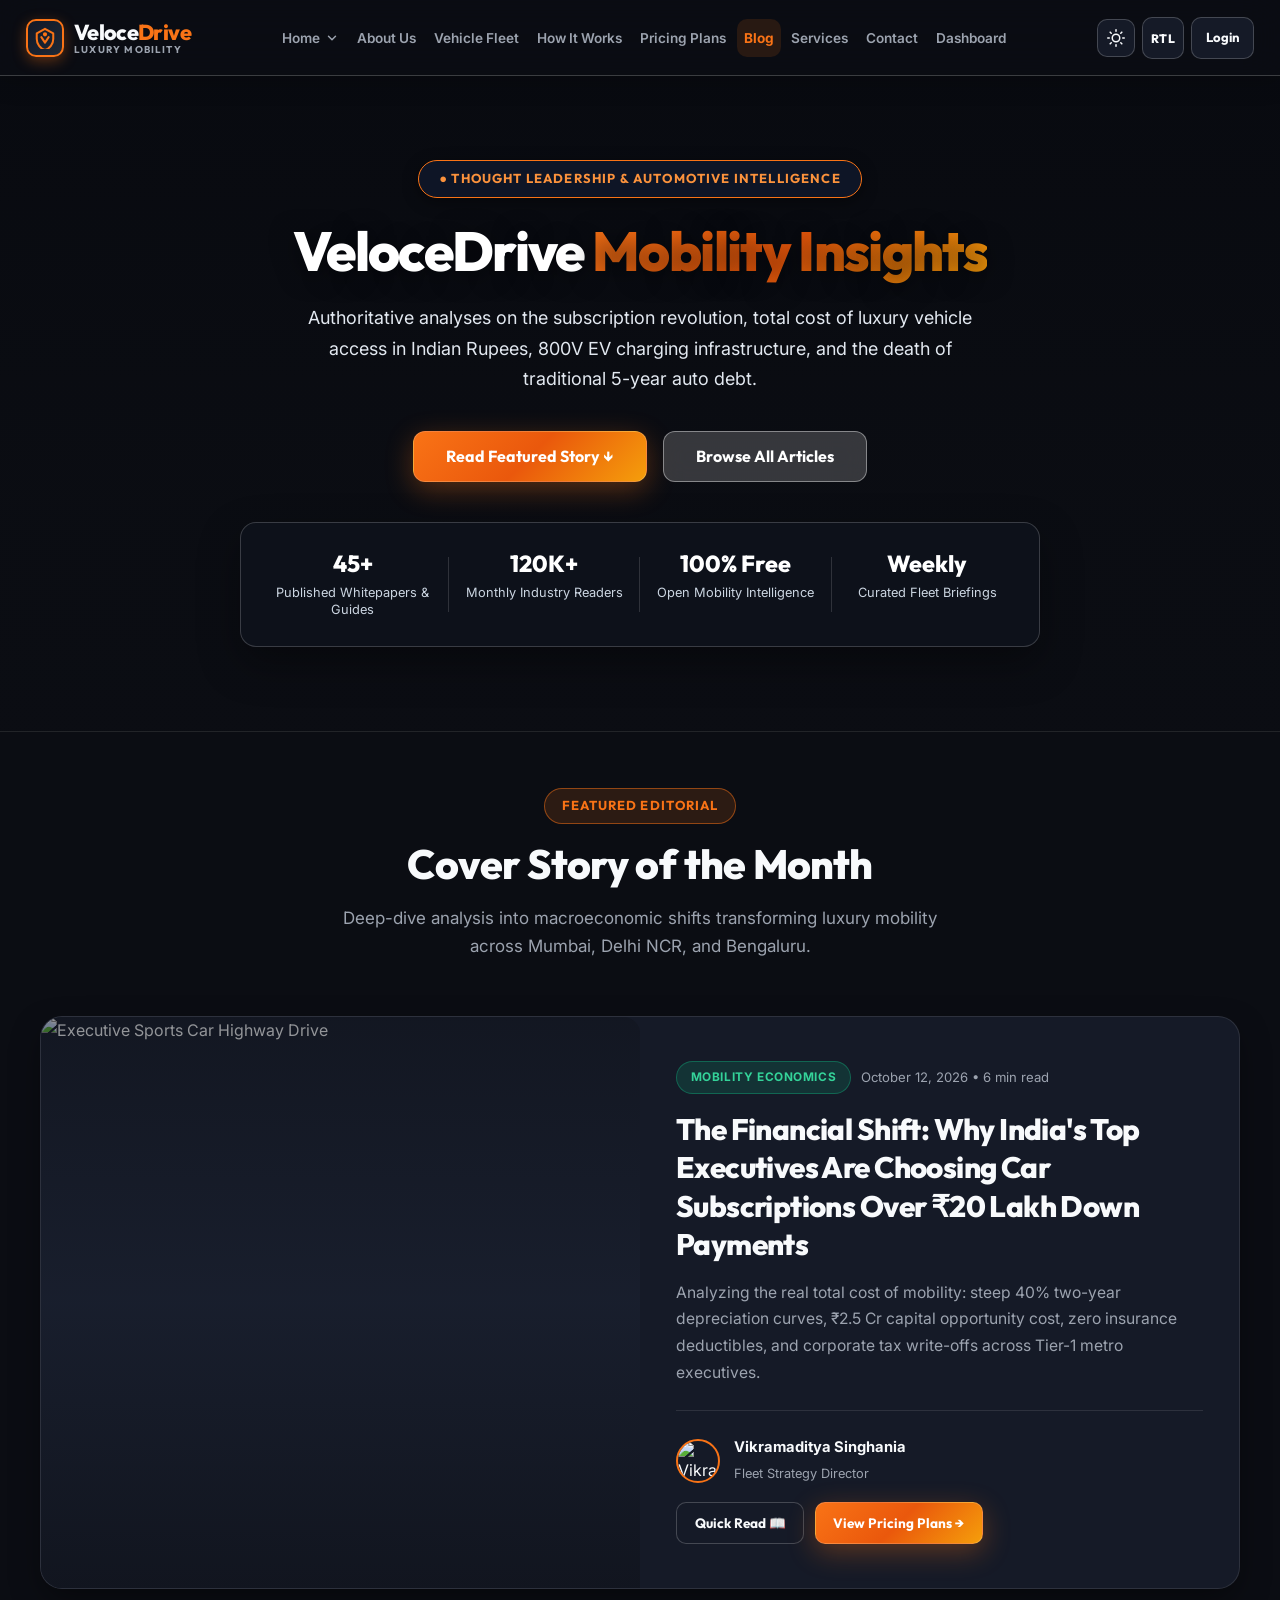
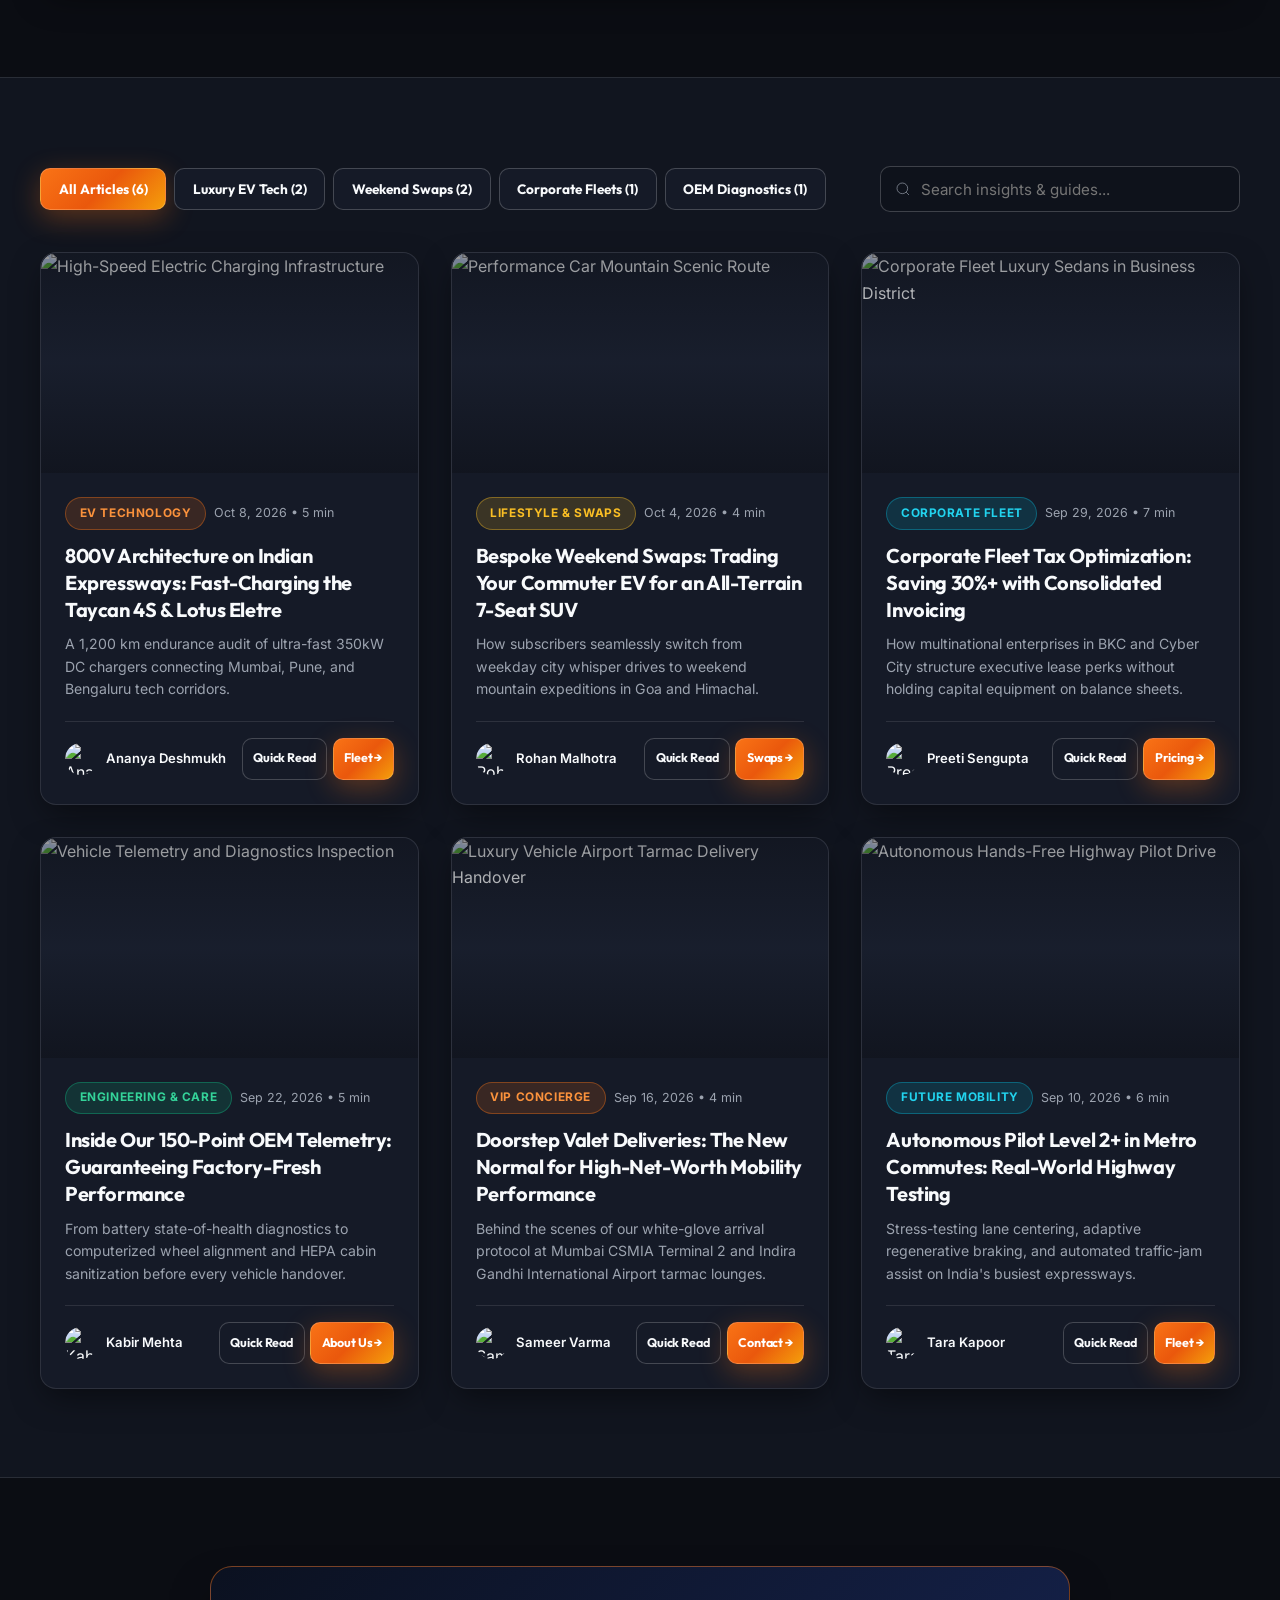
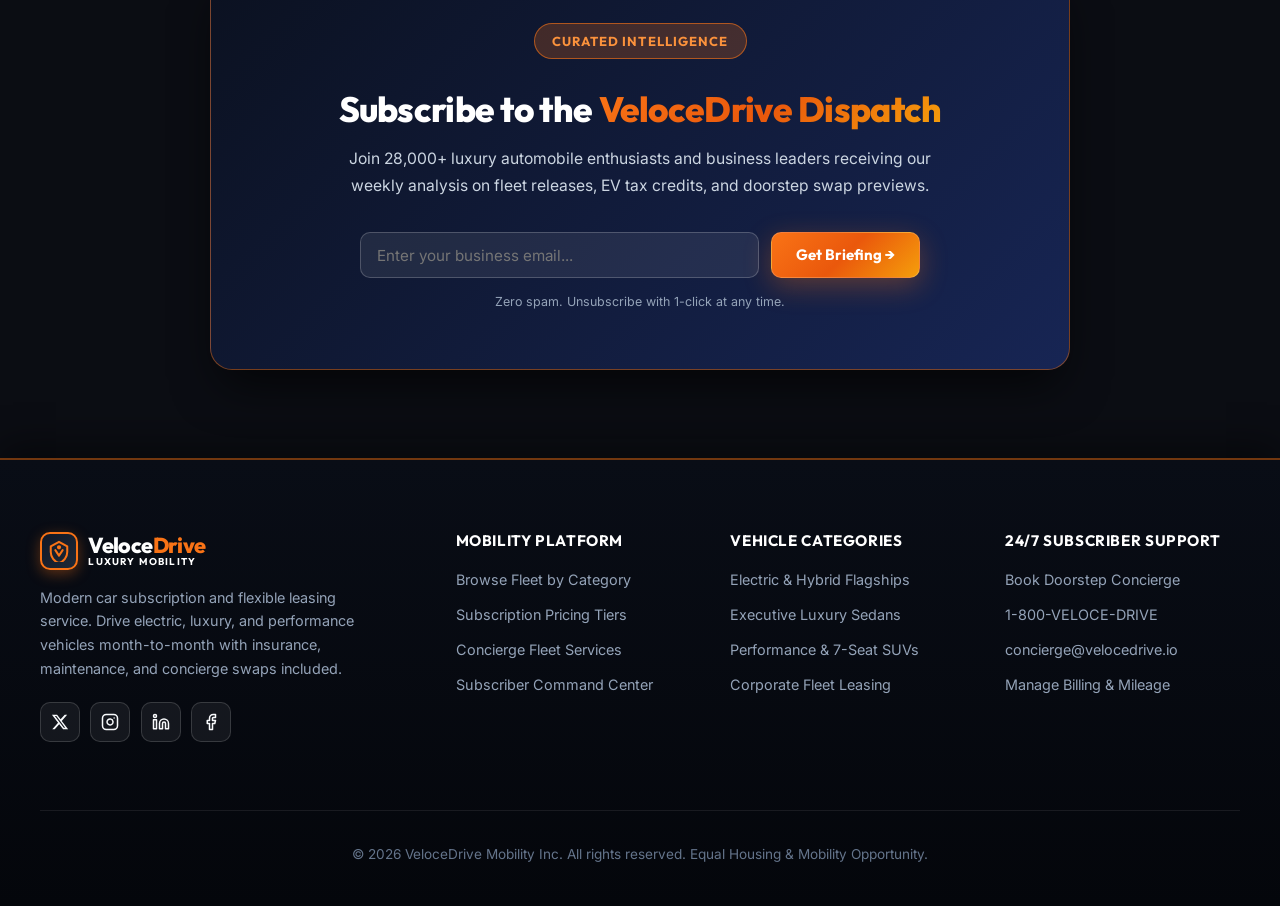
==== blog.html @ 02144c3d "first commit" ====
<!DOCTYPE html>
<html lang="en" data-theme="dark">
<head>
  <meta charset="UTF-8" />
  <meta name="viewport" content="width=device-width, initial-scale=1.0" />
  <title>Mobility Insights &amp; Editorial Blog — VeloceDrive</title>
  <meta name="description" content="Explore in-depth articles on luxury car subscription economics, EV technology breakthroughs, weekend vehicle swaps, and corporate fleet strategies in India." />
  <link rel="icon" type="image/svg+xml" href="data:image/svg+xml,%3Csvg xmlns='http://www.w3.org/2000/svg' viewBox='0 0 24 24' fill='none' stroke='%23f97316' stroke-width='2.2' stroke-linecap='round' stroke-linejoin='round'%3E%3Crect width='24' height='24' rx='5' fill='%230b0f19'/%3E%3Cpath d='M12 2.5L3.5 7.2v5.8c0 5.3 3.6 10.2 8.5 11.5 4.9-1.3 8.5-6.2 8.5-11.5V7.2L12 2.5z' fill='%23151d2f' stroke='%23f97316' stroke-width='1.6'/%3E%3Cpath d='M8 11.5l4 5 4-5' stroke='%23ffffff' stroke-width='2.2'/%3E%3Ccircle cx='12' cy='7.8' r='1.6' fill='%23f97316' stroke='none'/%3E%3C/svg%3E" />
  <link rel="stylesheet" href="assets/css/style.css" />
</head>
<body>

  <!-- ==================== SITE NAVBAR (STICKY HEADER) ==================== -->
  <header class="site-header" id="siteHeader">
    <div class="container nav-wrapper">
      <a href="index.html" class="brand-logo" title="VeloceDrive Home">
        <span class="brand-icon">
          <svg viewBox="0 0 24 24" fill="none" stroke="currentColor" stroke-width="2.2" stroke-linecap="round" stroke-linejoin="round">
            <path d="M12 2L3 7v6c0 5.55 3.84 10.74 9 12 5.16-1.26 9-6.45 9-12V7l-9-5z"></path>
            <path d="M8 11l4 6 4-6"></path>
            <circle cx="12" cy="8" r="1.2" fill="currentColor"></circle>
          </svg>
        </span>
        <span class="brand-logo-text">
          <span>Veloce<span class="accent">Drive</span></span>
          <span class="brand-logo-sub">Luxury Mobility</span>
        </span>
      </a>

      <nav class="nav-menu" id="navMenu">
        <div class="nav-dropdown">
          <button type="button" class="nav-dropdown-toggle nav-link" id="homeDropdownBtn" aria-expanded="false" aria-haspopup="true">
            <span>Home</span>
            <svg class="dropdown-arrow" width="14" height="14" viewBox="0 0 24 24" fill="none" stroke="currentColor" stroke-width="2.5" stroke-linecap="round" stroke-linejoin="round"><polyline points="6 9 12 15 18 9"></polyline></svg>
          </button>
          <div class="nav-dropdown-menu" id="homeDropdownMenu" aria-labelledby="homeDropdownBtn">
            <a href="index.html" class="dropdown-item">
              <div class="dropdown-item-icon">
                <svg width="16" height="16" viewBox="0 0 24 24" fill="none" stroke="currentColor" stroke-width="2"><path d="M3 9l9-7 9 7v11a2 2 0 0 1-2 2H5a2 2 0 0 1-2-2z"></path><polyline points="9 22 9 12 15 12 15 22"></polyline></svg>
              </div>
              <div class="dropdown-item-text">
                <span class="dropdown-title">Home 1</span>
                <span class="dropdown-sub">Signature Showcase</span>
              </div>
            </a>
            <a href="home2.html" class="dropdown-item">
              <div class="dropdown-item-icon">
                <svg width="16" height="16" viewBox="0 0 24 24" fill="none" stroke="currentColor" stroke-width="2"><rect x="3" y="3" width="7" height="7"></rect><rect x="14" y="3" width="7" height="7"></rect><rect x="14" y="14" width="7" height="7"></rect><rect x="3" y="14" width="7" height="7"></rect></svg>
              </div>
              <div class="dropdown-item-text">
                <span class="dropdown-title">Home 2</span>
                <span class="dropdown-sub">Executive Edition</span>
              </div>
            </a>
          </div>
        </div>
        <a href="about.html" class="nav-link">About Us</a>
        <a href="fleet.html" class="nav-link">Vehicle Fleet</a>
        <a href="how-it-works.html" class="nav-link">How It Works</a>
        <a href="pricing.html" class="nav-link">Pricing Plans</a>
        <a href="blog.html" class="nav-link active">Blog</a>
        <a href="services.html" class="nav-link">Services</a>
        <a href="contact.html" class="nav-link">Contact</a>
        <a href="dashboard.html" class="nav-link">Dashboard</a>
        <div class="mobile-nav-actions">
          <a href="login.html" class="btn btn-primary btn-sm btn-block">Sign In / Login</a>
        </div>
      </nav>

      <div class="nav-actions">
        <button class="theme-toggle-btn" type="button" aria-label="Toggle color theme"></button>
        <button class="rtl-toggle-btn" id="rtlToggleBtn" type="button" aria-label="Toggle text direction" title="Toggle RTL / LTR layout">RTL</button>
        <a href="login.html" class="btn btn-outline btn-sm">Login</a>
        <button class="mobile-menu-btn" id="mobileMenuBtn" type="button" aria-label="Open menu">
          <svg width="20" height="20" viewBox="0 0 24 24" fill="none" stroke="currentColor" stroke-width="2"><line x1="3" y1="6" x2="21" y2="6"></line><line x1="3" y1="12" x2="21" y2="12"></line><line x1="3" y1="18" x2="21" y2="18"></line></svg>
        </button>
      </div>
    </div>
  </header>

  <!-- ==================== HERO SECTION: EDITORIAL & MOBILITY INSIGHTS ==================== -->
  <section class="hero-section hero-blog">
    <div class="container hero-container">
      <span class="hero-badge">
        <span>● Thought Leadership &amp; Automotive Intelligence</span>
      </span>
      <h1 class="hero-title">VeloceDrive <span class="text-gradient">Mobility Insights</span></h1>
      <p class="hero-subtitle">
        Authoritative analyses on the subscription revolution, total cost of luxury vehicle access in Indian Rupees, 800V EV charging infrastructure, and the death of traditional 5-year auto debt.
      </p>
      <div class="hero-actions">
        <a href="#featuredPost" class="btn btn-primary btn-lg">Read Featured Story ↓</a>
        <a href="#articleGrid" class="btn btn-hero-glass btn-lg">Browse All Articles</a>
      </div>
      <div class="hero-metrics">
        <div class="hero-metric-item">
          <span class="hero-metric-value">45+</span>
          <span class="hero-metric-label">Published Whitepapers &amp; Guides</span>
        </div>
        <div class="hero-metric-item">
          <span class="hero-metric-value">120K+</span>
          <span class="hero-metric-label">Monthly Industry Readers</span>
        </div>
        <div class="hero-metric-item">
          <span class="hero-metric-value">100% Free</span>
          <span class="hero-metric-label">Open Mobility Intelligence</span>
        </div>
        <div class="hero-metric-item">
          <span class="hero-metric-value">Weekly</span>
          <span class="hero-metric-label">Curated Fleet Briefings</span>
        </div>
      </div>
    </div>
  </section>

  <!-- ==================== FEATURED EDITORIAL LEAD STORY ==================== -->
  <section id="featuredPost" style="padding-top: 3.5rem;">
    <div class="container">
      <div class="section-header">
        <span class="section-tag">Featured Editorial</span>
        <h2 class="section-title">Cover Story of the Month</h2>
        <p class="section-desc">
          Deep-dive analysis into macroeconomic shifts transforming luxury mobility across Mumbai, Delhi NCR, and Bengaluru.
        </p>
      </div>

      <article class="half-media-card" style="display: grid; grid-template-columns: 1fr 1fr; align-items: stretch; background: var(--bg-card); border: 1px solid var(--border-color); border-radius: var(--radius-lg); overflow: hidden; box-shadow: var(--shadow-md);">
        <div class="card-img-half" style="height: 100%; min-height: 380px;">
          <a href="pricing.html" title="Read Full Financial Analysis &amp; Subscription Economics" style="display: block; height: 100%;">
            <img src="https://images.unsplash.com/photo-1552519507-da3b142c6e3d?auto=format&fit=crop&w=1200&q=80" alt="Executive Sports Car Highway Drive" style="width: 100%; height: 100%; object-fit: cover;" />
          </a>
        </div>
        <div class="card-body-half" style="padding: 2.75rem 2.25rem; display: flex; flex-direction: column; justify-content: space-between;">
          <div>
            <div style="display: flex; gap: 0.65rem; align-items: center; margin-bottom: 1rem; flex-wrap: wrap;">
              <span class="badge badge-emerald">Mobility Economics</span>
              <span style="font-size: 0.82rem; color: var(--text-secondary);">October 12, 2026 • 6 min read</span>
            </div>
            <h3 style="font-size: 1.85rem; font-weight: 800; line-height: 1.3; margin-bottom: 1rem; color: var(--text-primary);">
              <a href="pricing.html" class="blog-post-title-link">
                The Financial Shift: Why India's Top Executives Are Choosing Car Subscriptions Over ₹20 Lakh Down Payments
              </a>
            </h3>
            <p style="font-size: 0.98rem; color: var(--text-secondary); line-height: 1.7; margin-bottom: 1.5rem;">
              Analyzing the real total cost of mobility: steep 40% two-year depreciation curves, ₹2.5 Cr capital opportunity cost, zero insurance deductibles, and corporate tax write-offs across Tier-1 metro executives.
            </p>
          </div>

          <div style="display: flex; align-items: center; justify-content: space-between; border-top: 1px solid var(--border-color); padding-top: 1.5rem; flex-wrap: wrap; gap: 1rem;">
            <div style="display: flex; align-items: center; gap: 0.85rem;">
              <img src="https://images.unsplash.com/photo-1535713875002-d1d0cf377fde?auto=format&fit=crop&w=120&q=80" alt="Vikramaditya Singhania" style="width: 44px; height: 44px; border-radius: 50%; object-fit: cover; border: 2px solid var(--accent-primary);" />
              <div>
                <strong style="display: block; font-size: 0.92rem; color: var(--text-primary);">Vikramaditya Singhania</strong>
                <span style="font-size: 0.8rem; color: var(--text-secondary);">Fleet Strategy Director</span>
              </div>
            </div>
            <div style="display: flex; align-items: center; gap: 0.65rem;">
              <button type="button" class="btn btn-outline btn-sm blog-read-modal-btn" data-article-id="cover-story">Quick Read 📖</button>
              <a href="pricing.html" class="btn btn-primary btn-sm">View Pricing Plans →</a>
            </div>
          </div>
        </div>
      </article>
    </div>
  </section>

  <!-- ==================== CATEGORY FILTER & SEARCH BAR ==================== -->
  <section id="articleGrid" class="section-alt">
    <div class="container">
      <div style="display: flex; justify-content: space-between; align-items: center; flex-wrap: wrap; gap: 1.25rem; margin-bottom: 2.5rem;">
        <div class="filter-tabs" id="blogFilterTabs" style="display: flex; gap: 0.5rem; flex-wrap: wrap;">
          <button type="button" class="btn btn-sm btn-primary filter-btn active" data-category="all">All Articles (6)</button>
          <button type="button" class="btn btn-sm btn-outline filter-btn" data-category="ev">Luxury EV Tech (2)</button>
          <button type="button" class="btn btn-sm btn-outline filter-btn" data-category="swaps">Weekend Swaps (2)</button>
          <button type="button" class="btn btn-sm btn-outline filter-btn" data-category="corporate">Corporate Fleets (1)</button>
          <button type="button" class="btn btn-sm btn-outline filter-btn" data-category="care">OEM Diagnostics (1)</button>
        </div>

        <div style="position: relative; min-width: 260px; flex: 1; max-width: 360px;">
          <input type="text" id="blogSearchInput" class="form-input" placeholder="Search insights &amp; guides..." style="padding-left: 2.5rem;" />
          <svg style="position: absolute; left: 0.95rem; top: 50%; transform: translateY(-50%); width: 16px; height: 16px; color: var(--text-secondary);" fill="none" stroke="currentColor" viewBox="0 0 24 24"><circle cx="11" cy="11" r="8"></circle><line x1="21" y1="21" x2="16.65" y2="16.65"></line></svg>
        </div>
      </div>

      <!-- ARTICLES GRID (6 INFORMATIVE CARDS) -->
      <div class="grid-3" id="blogCardsContainer">

        <!-- Article 1: EV Technology -->
        <article class="half-media-card blog-post-card" data-category="ev" data-target-url="fleet.html" data-article-id="article-1" style="background: var(--bg-card); border: 1px solid var(--border-color); border-radius: var(--radius-md); overflow: hidden; display: flex; flex-direction: column;">
          <div class="card-img-half" style="height: 220px;">
            <a href="fleet.html" title="Explore Electric Vehicle Fleet" style="display: block; height: 100%;">
              <img src="https://images.unsplash.com/photo-1567818735868-e71b99932e29?auto=format&fit=crop&w=800&q=80" alt="High-Speed Electric Charging Infrastructure" style="width: 100%; height: 100%; object-fit: cover;" />
            </a>
          </div>
          <div class="card-body-half" style="padding: 1.5rem; flex-grow: 1; display: flex; flex-direction: column; justify-content: space-between;">
            <div>
              <div style="display: flex; gap: 0.5rem; align-items: center; margin-bottom: 0.75rem;">
                <span class="badge badge-blue">EV Technology</span>
                <span style="font-size: 0.78rem; color: var(--text-secondary);">Oct 8, 2026 • 5 min</span>
              </div>
              <h3 style="font-size: 1.25rem; font-weight: 700; margin-bottom: 0.65rem; line-height: 1.35; color: var(--text-primary);">
                <a href="fleet.html" class="blog-post-title-link">
                  800V Architecture on Indian Expressways: Fast-Charging the Taycan 4S &amp; Lotus Eletre
                </a>
              </h3>
              <p style="font-size: 0.88rem; color: var(--text-secondary); line-height: 1.6; margin-bottom: 1.25rem;">
                A 1,200 km endurance audit of ultra-fast 350kW DC chargers connecting Mumbai, Pune, and Bengaluru tech corridors.
              </p>
            </div>
            <div class="blog-card-footer">
              <div class="blog-card-author">
                <img src="https://images.unsplash.com/photo-1494790108377-be9c29b29330?auto=format&fit=crop&w=120&q=80" alt="Ananya Deshmukh" class="blog-card-author-img" />
                <span class="blog-card-author-name">Ananya Deshmukh</span>
              </div>
              <div class="blog-card-actions">
                <button type="button" class="btn btn-outline btn-sm blog-read-modal-btn" data-article-id="article-1">Quick Read</button>
                <a href="fleet.html" class="btn btn-primary btn-sm">Fleet →</a>
              </div>
            </div>
          </div>
        </article>

        <!-- Article 2: Weekend Swaps -->
        <article class="half-media-card blog-post-card" data-category="swaps" data-target-url="how-it-works.html" data-article-id="article-2" style="background: var(--bg-card); border: 1px solid var(--border-color); border-radius: var(--radius-md); overflow: hidden; display: flex; flex-direction: column;">
          <div class="card-img-half" style="height: 220px;">
            <a href="how-it-works.html" title="Discover Concierge Swaps" style="display: block; height: 100%;">
              <img src="https://images.unsplash.com/photo-1583121274602-3e2820c69888?auto=format&fit=crop&w=800&q=80" alt="Performance Car Mountain Scenic Route" style="width: 100%; height: 100%; object-fit: cover;" />
            </a>
          </div>
          <div class="card-body-half" style="padding: 1.5rem; flex-grow: 1; display: flex; flex-direction: column; justify-content: space-between;">
            <div>
              <div style="display: flex; gap: 0.5rem; align-items: center; margin-bottom: 0.75rem;">
                <span class="badge badge-amber">Lifestyle &amp; Swaps</span>
                <span style="font-size: 0.78rem; color: var(--text-secondary);">Oct 4, 2026 • 4 min</span>
              </div>
              <h3 style="font-size: 1.25rem; font-weight: 700; margin-bottom: 0.65rem; line-height: 1.35; color: var(--text-primary);">
                <a href="how-it-works.html" class="blog-post-title-link">
                  Bespoke Weekend Swaps: Trading Your Commuter EV for an All-Terrain 7-Seat SUV
                </a>
              </h3>
              <p style="font-size: 0.88rem; color: var(--text-secondary); line-height: 1.6; margin-bottom: 1.25rem;">
                How subscribers seamlessly switch from weekday city whisper drives to weekend mountain expeditions in Goa and Himachal.
              </p>
            </div>
            <div class="blog-card-footer">
              <div class="blog-card-author">
                <img src="https://images.unsplash.com/photo-1570295999919-56ceb5ecca61?auto=format&fit=crop&w=120&q=80" alt="Rohan Malhotra" class="blog-card-author-img" />
                <span class="blog-card-author-name">Rohan Malhotra</span>
              </div>
              <div class="blog-card-actions">
                <button type="button" class="btn btn-outline btn-sm blog-read-modal-btn" data-article-id="article-2">Quick Read</button>
                <a href="how-it-works.html" class="btn btn-primary btn-sm">Swaps →</a>
              </div>
            </div>
          </div>
        </article>

        <!-- Article 3: Corporate Fleets -->
        <article class="half-media-card blog-post-card" data-category="corporate" data-target-url="pricing.html" data-article-id="article-3" style="background: var(--bg-card); border: 1px solid var(--border-color); border-radius: var(--radius-md); overflow: hidden; display: flex; flex-direction: column;">
          <div class="card-img-half" style="height: 220px;">
            <a href="pricing.html" title="View Corporate Fleet Leasing Tiers" style="display: block; height: 100%;">
              <img src="https://images.unsplash.com/photo-1606016159991-dfe4f2746ad5?auto=format&fit=crop&w=800&q=80" alt="Corporate Fleet Luxury Sedans in Business District" style="width: 100%; height: 100%; object-fit: cover;" />
            </a>
          </div>
          <div class="card-body-half" style="padding: 1.5rem; flex-grow: 1; display: flex; flex-direction: column; justify-content: space-between;">
            <div>
              <div style="display: flex; gap: 0.5rem; align-items: center; margin-bottom: 0.75rem;">
                <span class="badge badge-purple">Corporate Fleet</span>
                <span style="font-size: 0.78rem; color: var(--text-secondary);">Sep 29, 2026 • 7 min</span>
              </div>
              <h3 style="font-size: 1.25rem; font-weight: 700; margin-bottom: 0.65rem; line-height: 1.35; color: var(--text-primary);">
                <a href="pricing.html" class="blog-post-title-link">
                  Corporate Fleet Tax Optimization: Saving 30%+ with Consolidated Invoicing
                </a>
              </h3>
              <p style="font-size: 0.88rem; color: var(--text-secondary); line-height: 1.6; margin-bottom: 1.25rem;">
                How multinational enterprises in BKC and Cyber City structure executive lease perks without holding capital equipment on balance sheets.
              </p>
            </div>
            <div class="blog-card-footer">
              <div class="blog-card-author">
                <img src="https://images.unsplash.com/photo-1517841905240-472988babdf9?auto=format&fit=crop&w=120&q=80" alt="Preeti Sengupta" class="blog-card-author-img" />
                <span class="blog-card-author-name">Preeti Sengupta</span>
              </div>
              <div class="blog-card-actions">
                <button type="button" class="btn btn-outline btn-sm blog-read-modal-btn" data-article-id="article-3">Quick Read</button>
                <a href="pricing.html" class="btn btn-primary btn-sm">Pricing →</a>
              </div>
            </div>
          </div>
        </article>

        <!-- Article 4: OEM Diagnostics & Care -->
        <article class="half-media-card blog-post-card" data-category="care" data-target-url="about.html" data-article-id="article-4" style="background: var(--bg-card); border: 1px solid var(--border-color); border-radius: var(--radius-md); overflow: hidden; display: flex; flex-direction: column;">
          <div class="card-img-half" style="height: 220px;">
            <a href="about.html" title="Discover Our Engineering Standards" style="display: block; height: 100%;">
              <img src="https://images.unsplash.com/photo-1525609004556-c46c7d6cf023?auto=format&fit=crop&w=800&q=80" alt="Vehicle Telemetry and Diagnostics Inspection" style="width: 100%; height: 100%; object-fit: cover;" />
            </a>
          </div>
          <div class="card-body-half" style="padding: 1.5rem; flex-grow: 1; display: flex; flex-direction: column; justify-content: space-between;">
            <div>
              <div style="display: flex; gap: 0.5rem; align-items: center; margin-bottom: 0.75rem;">
                <span class="badge badge-emerald">Engineering &amp; Care</span>
                <span style="font-size: 0.78rem; color: var(--text-secondary);">Sep 22, 2026 • 5 min</span>
              </div>
              <h3 style="font-size: 1.25rem; font-weight: 700; margin-bottom: 0.65rem; line-height: 1.35; color: var(--text-primary);">
                <a href="about.html" class="blog-post-title-link">
                  Inside Our 150-Point OEM Telemetry: Guaranteeing Factory-Fresh Performance
                </a>
              </h3>
              <p style="font-size: 0.88rem; color: var(--text-secondary); line-height: 1.6; margin-bottom: 1.25rem;">
                From battery state-of-health diagnostics to computerized wheel alignment and HEPA cabin sanitization before every vehicle handover.
              </p>
            </div>
            <div class="blog-card-footer">
              <div class="blog-card-author">
                <img src="https://images.unsplash.com/photo-1539571696357-5a69c17a67c6?auto=format&fit=crop&w=120&q=80" alt="Kabir Mehta" class="blog-card-author-img" />
                <span class="blog-card-author-name">Kabir Mehta</span>
              </div>
              <div class="blog-card-actions">
                <button type="button" class="btn btn-outline btn-sm blog-read-modal-btn" data-article-id="article-4">Quick Read</button>
                <a href="about.html" class="btn btn-primary btn-sm">About Us →</a>
              </div>
            </div>
          </div>
        </article>

        <!-- Article 5: VIP Concierge -->
        <article class="half-media-card blog-post-card" data-category="swaps" data-target-url="contact.html" data-article-id="article-5" style="background: var(--bg-card); border: 1px solid var(--border-color); border-radius: var(--radius-md); overflow: hidden; display: flex; flex-direction: column;">
          <div class="card-img-half" style="height: 220px;">
            <a href="contact.html" title="Book Doorstep Valet Concierge" style="display: block; height: 100%;">
              <img src="https://images.unsplash.com/photo-1514316454349-750a7fd3da3a?auto=format&fit=crop&w=800&q=80" alt="Luxury Vehicle Airport Tarmac Delivery Handover" style="width: 100%; height: 100%; object-fit: cover;" />
            </a>
          </div>
          <div class="card-body-half" style="padding: 1.5rem; flex-grow: 1; display: flex; flex-direction: column; justify-content: space-between;">
            <div>
              <div style="display: flex; gap: 0.5rem; align-items: center; margin-bottom: 0.75rem;">
                <span class="badge badge-blue">VIP Concierge</span>
                <span style="font-size: 0.78rem; color: var(--text-secondary);">Sep 16, 2026 • 4 min</span>
              </div>
              <h3 style="font-size: 1.25rem; font-weight: 700; margin-bottom: 0.65rem; line-height: 1.35; color: var(--text-primary);">
                <a href="contact.html" class="blog-post-title-link">
                  Doorstep Valet Deliveries: The New Normal for High-Net-Worth Mobility Performance
                </a>
              </h3>
              <p style="font-size: 0.88rem; color: var(--text-secondary); line-height: 1.6; margin-bottom: 1.25rem;">
                Behind the scenes of our white-glove arrival protocol at Mumbai CSMIA Terminal 2 and Indira Gandhi International Airport tarmac lounges.
              </p>
            </div>
            <div class="blog-card-footer">
              <div class="blog-card-author">
                <img src="https://images.unsplash.com/photo-1472099645785-5658abf4ff4e?auto=format&fit=crop&w=120&q=80" alt="Sameer Varma" class="blog-card-author-img" />
                <span class="blog-card-author-name">Sameer Varma</span>
              </div>
              <div class="blog-card-actions">
                <button type="button" class="btn btn-outline btn-sm blog-read-modal-btn" data-article-id="article-5">Quick Read</button>
                <a href="contact.html" class="btn btn-primary btn-sm">Contact →</a>
              </div>
            </div>
          </div>
        </article>

        <!-- Article 6: Autonomous Driving & Tech -->
        <article class="half-media-card blog-post-card" data-category="ev" data-target-url="fleet.html" data-article-id="article-6" style="background: var(--bg-card); border: 1px solid var(--border-color); border-radius: var(--radius-md); overflow: hidden; display: flex; flex-direction: column;">
          <div class="card-img-half" style="height: 220px;">
            <a href="fleet.html" title="Explore Autonomous &amp; EV Flagships" style="display: block; height: 100%;">
              <img src="https://images.unsplash.com/photo-1494976388531-d1058494cdd8?auto=format&fit=crop&w=800&q=80" alt="Autonomous Hands-Free Highway Pilot Drive" style="width: 100%; height: 100%; object-fit: cover;" />
            </a>
          </div>
          <div class="card-body-half" style="padding: 1.5rem; flex-grow: 1; display: flex; flex-direction: column; justify-content: space-between;">
            <div>
              <div style="display: flex; gap: 0.5rem; align-items: center; margin-bottom: 0.75rem;">
                <span class="badge badge-purple">Future Mobility</span>
                <span style="font-size: 0.78rem; color: var(--text-secondary);">Sep 10, 2026 • 6 min</span>
              </div>
              <h3 style="font-size: 1.25rem; font-weight: 700; margin-bottom: 0.65rem; line-height: 1.35; color: var(--text-primary);">
                <a href="fleet.html" class="blog-post-title-link">
                  Autonomous Pilot Level 2+ in Metro Commutes: Real-World Highway Testing
                </a>
              </h3>
              <p style="font-size: 0.88rem; color: var(--text-secondary); line-height: 1.6; margin-bottom: 1.25rem;">
                Stress-testing lane centering, adaptive regenerative braking, and automated traffic-jam assist on India's busiest expressways.
              </p>
            </div>
            <div class="blog-card-footer">
              <div class="blog-card-author">
                <img src="https://images.unsplash.com/photo-1544005313-94ddf0286df2?auto=format&fit=crop&w=120&q=80" alt="Tara Kapoor" class="blog-card-author-img" />
                <span class="blog-card-author-name">Tara Kapoor</span>
              </div>
              <div class="blog-card-actions">
                <button type="button" class="btn btn-outline btn-sm blog-read-modal-btn" data-article-id="article-6">Quick Read</button>
                <a href="fleet.html" class="btn btn-primary btn-sm">Fleet →</a>
              </div>
            </div>
          </div>
        </article>

        <!-- Empty Search State -->
        <div id="blogEmptyState" class="blog-empty-state" style="display: none;">
          <span style="font-size: 2.5rem; display: block; margin-bottom: 0.75rem;">🔍</span>
          <h3 style="font-size: 1.35rem; font-weight: 700; margin-bottom: 0.5rem; color: var(--text-primary);">No matching articles found</h3>
          <p style="color: var(--text-secondary); font-size: 0.92rem; max-width: 440px; margin: 0 auto 1.25rem;">
            We couldn't find any mobility whitepapers or guides matching your query. Try searching for terms like "EV", "swaps", "corporate", or "tax".
          </p>
          <button type="button" class="btn btn-primary btn-sm" id="resetBlogFiltersBtn">Reset All Filters</button>
        </div>

      </div>
    </div>
  </section>

  <!-- ==================== SUBSCRIBER INTELLIGENCE NEWSLETTER ==================== -->
  <section>
    <div class="container">
      <div class="sustainability-card" style="text-align: center; max-width: 860px; margin: 0 auto; padding: 3.5rem 2.5rem;">
        <span class="section-tag" style="background: rgba(249, 115, 22, 0.22); border-color: rgba(249, 115, 22, 0.6); color: #fb923c;">Curated Intelligence</span>
        <h2 class="section-title" style="font-size: 2.2rem; margin-top: 0.85rem; margin-bottom: 1rem; color: #ffffff;">
          Subscribe to the <span class="text-gradient">VeloceDrive Dispatch</span>
        </h2>
        <p style="font-size: 0.98rem; color: #cbd5e1; line-height: 1.7; max-width: 620px; margin: 0 auto 2rem;">
          Join 28,000+ luxury automobile enthusiasts and business leaders receiving our weekly analysis on fleet releases, EV tax credits, and doorstep swap previews.
        </p>

        <form id="blogNewsletterForm" novalidate style="max-width: 560px; margin: 0 auto; width: 100%;">
          <div style="display: flex; gap: 0.75rem; justify-content: center; align-items: flex-start; flex-wrap: wrap;">
            <div style="flex: 1; min-width: 260px; text-align: left; position: relative;">
              <input type="email" id="newsletterEmail" class="form-input" placeholder="Enter your business email..." required data-validate="email" pattern="[a-zA-Z0-9._%+\-]+@[a-zA-Z0-9.\-]+\.[a-zA-Z]{2,}" title="Please enter a valid email address (e.g. name@domain.com)" autocomplete="email" style="width: 100%; background: rgba(255, 255, 255, 0.08); border-color: rgba(255, 255, 255, 0.2); color: #ffffff;" />
              <span class="form-field-hint" style="display: none; text-align: left; margin-top: 0.35rem;"></span>
            </div>
            <button type="submit" id="newsletterSubmitBtn" class="btn btn-primary" style="white-space: nowrap; height: 46px; padding: 0 1.5rem;">Get Briefing →</button>
          </div>
        </form>
        <span style="display: block; margin-top: 0.85rem; font-size: 0.78rem; color: #94a3b8;">Zero spam. Unsubscribe with 1-click at any time.</span>
      </div>
    </div>
  </section>

  <!-- ==================== SITE FOOTER ==================== -->
  <footer class="site-footer">
    <div class="container">
      <div class="footer-grid">
        <div>
          <a href="index.html" class="brand-logo" style="margin-bottom: 1rem;">
            <span class="brand-icon">
              <svg viewBox="0 0 24 24" fill="none" stroke="currentColor" stroke-width="2.2" stroke-linecap="round" stroke-linejoin="round">
                <path d="M12 2L3 7v6c0 5.55 3.84 10.74 9 12 5.16-1.26 9-6.45 9-12V7l-9-5z"></path>
                <path d="M8 11l4 6 4-6"></path>
                <circle cx="12" cy="8" r="1.2" fill="currentColor"></circle>
              </svg>
            </span>
            <span class="brand-logo-text">
              <span>Veloce<span class="accent">Drive</span></span>
              <span class="brand-logo-sub">Luxury Mobility</span>
            </span>
          </a>
          <p style="color: var(--text-secondary); font-size: 0.9rem; max-width: 340px; margin-bottom: 1.25rem;">
            Modern car subscription and flexible leasing service. Drive electric, luxury, and performance vehicles month-to-month with insurance, maintenance, and concierge swaps included.
          </p>
          <div class="footer-social-links">
            <a href="https://x.com" target="_blank" rel="noopener noreferrer" class="footer-social-link" aria-label="Follow VeloceDrive on X" title="Follow on X">
              <svg viewBox="0 0 24 24" fill="currentColor"><path d="M18.244 2.25h3.308l-7.227 8.26 8.502 11.24H16.17l-5.214-6.817L4.99 21.75H1.68l7.73-8.835L1.254 2.25H8.08l4.713 6.231zm-1.161 17.52h1.833L7.084 4.126H5.117z"/></svg>
            </a>
            <a href="https://instagram.com" target="_blank" rel="noopener noreferrer" class="footer-social-link" aria-label="Follow VeloceDrive on Instagram" title="Follow on Instagram">
              <svg viewBox="0 0 24 24" fill="none" stroke="currentColor" stroke-width="2" stroke-linecap="round" stroke-linejoin="round"><rect x="2" y="2" width="20" height="20" rx="5" ry="5"></rect><path d="M16 11.37A4 4 0 1 1 12.63 8 4 4 0 0 1 16 11.37z"></path><line x1="17.5" y1="6.5" x2="17.51" y2="6.5"></line></svg>
            </a>
            <a href="https://linkedin.com" target="_blank" rel="noopener noreferrer" class="footer-social-link" aria-label="Connect with VeloceDrive on LinkedIn" title="Connect on LinkedIn">
              <svg viewBox="0 0 24 24" fill="none" stroke="currentColor" stroke-width="2" stroke-linecap="round" stroke-linejoin="round"><path d="M16 8a6 6 0 0 1 6 6v7h-4v-7a2 2 0 0 0-2-2 2 2 0 0 0-2 2v7h-4v-7a6 6 0 0 1 6-6z"></path><rect x="2" y="9" width="4" height="12"></rect><circle cx="4" cy="4" r="2"></circle></svg>
            </a>
            <a href="https://facebook.com" target="_blank" rel="noopener noreferrer" class="footer-social-link" aria-label="Follow VeloceDrive on Facebook" title="Follow on Facebook">
              <svg viewBox="0 0 24 24" fill="none" stroke="currentColor" stroke-width="2" stroke-linecap="round" stroke-linejoin="round"><path d="M18 2h-3a5 5 0 0 0-5 5v3H7v4h3v8h4v-8h3l1-4h-4V7a1 1 0 0 1 1-1h3z"></path></svg>
            </a>
          </div>
        </div>

        <div>
          <h4 class="footer-heading">Mobility Platform</h4>
          <div class="footer-links">
            <a href="fleet.html">Browse Fleet by Category</a>
            <a href="pricing.html">Subscription Pricing Tiers</a>
            <a href="services.html">Concierge Fleet Services</a>
            <a href="dashboard.html">Subscriber Command Center</a>
            
          </div>
        </div>

        <div>
          <h4 class="footer-heading">Vehicle Categories</h4>
          <div class="footer-links">
            <a href="fleet.html">Electric &amp; Hybrid Flagships</a>
            <a href="fleet.html">Executive Luxury Sedans</a>
            <a href="fleet.html">Performance &amp; 7-Seat SUVs</a>
            <a href="pricing.html">Corporate Fleet Leasing</a>
          </div>
        </div>

        <div>
          <h4 class="footer-heading">24/7 Subscriber Support</h4>
          <div class="footer-links">
            <a href="contact.html">Book Doorstep Concierge</a>
            <a href="contact.html">1-800-VELOCE-DRIVE</a>
            <a href="contact.html">concierge@velocedrive.io</a>
            <a href="dashboard.html">Manage Billing &amp; Mileage</a>
          </div>
        </div>
      </div>

      <div class="footer-bottom">
        <span>&copy; 2026 VeloceDrive Mobility Inc. All rights reserved. Equal Housing &amp; Mobility Opportunity.</span>
      </div>
    </div>
  </footer>

  <!-- ==================== ARTICLE READER MODAL (FULL EDITORIAL EXPERIENCE) ==================== -->
  <div class="blog-modal-backdrop" id="blogArticleModal" role="dialog" aria-modal="true" aria-hidden="true">
    <div class="blog-modal-dialog">
      <div class="blog-modal-header">
        <div>
          <div style="display: flex; gap: 0.5rem; align-items: center; margin-bottom: 0.5rem; flex-wrap: wrap;">
            <span class="badge badge-emerald" id="modalArticleBadge">Mobility Economics</span>
            <span style="font-size: 0.8rem; color: var(--text-secondary);" id="modalArticleMeta">October 12, 2026 • 6 min read</span>
          </div>
          <h2 style="font-size: 1.45rem; font-weight: 800; line-height: 1.35; color: var(--text-primary); margin: 0;" id="modalArticleTitle">
            Article Title
          </h2>
        </div>
        <button type="button" class="blog-modal-close" id="modalCloseBtn" aria-label="Close article modal">&times;</button>
      </div>

      <div class="blog-modal-body">
        <div style="display: flex; align-items: center; gap: 0.85rem; margin-bottom: 1.5rem; padding-bottom: 1rem; border-bottom: 1px solid var(--border-color);">
          <img src="" alt="" id="modalAuthorImg" style="width: 44px; height: 44px; border-radius: 50%; object-fit: cover; border: 2px solid var(--accent-primary);" />
          <div>
            <strong style="display: block; font-size: 0.95rem; color: var(--text-primary);" id="modalAuthorName">Author Name</strong>
            <span style="font-size: 0.8rem; color: var(--text-secondary);" id="modalAuthorRole">Author Title</span>
          </div>
        </div>

        <div style="margin-bottom: 1.5rem; border-radius: var(--radius-md); overflow: hidden; height: 280px;">
          <img src="" alt="" id="modalCoverImg" style="width: 100%; height: 100%; object-fit: cover;" />
        </div>

        <div class="blog-modal-takeaways" id="modalTakeaways">
          <strong style="display: block; font-size: 0.9rem; color: var(--accent-primary); margin-bottom: 0.5rem; text-transform: uppercase; letter-spacing: 0.05em;">Key Takeaways &amp; Data Points:</strong>
          <ul id="modalTakeawaysList" style="list-style: disc; padding-left: 1.25rem; font-size: 0.88rem; color: var(--text-secondary); line-height: 1.7;">
          </ul>
        </div>

        <div id="modalArticleText" style="font-size: 0.98rem; line-height: 1.8; color: var(--text-secondary); display: flex; flex-direction: column; gap: 1rem;">
        </div>
      </div>

      <div class="blog-modal-footer">
        <button type="button" class="btn btn-outline btn-sm" id="modalFooterCloseBtn">Close Article</button>
        <a href="fleet.html" class="btn btn-primary btn-sm" id="modalActionLink">Proceed to Page →</a>
      </div>
    </div>
  </div>

  <script src="assets/js/main.js"></script>
</body>
</html>
---- assets/css/style.css ----
/* ==========================================================================
   VeloceDrive — Car Subscription & Flexible Leasing Service Template
   Bespoke Automotive Luxury Theme (INR ₹ Edition)
   ========================================================================== */

@import url('https://fonts.googleapis.com/css2?family=Inter:wght@400;500;600;700&family=Outfit:wght@600;700;800&display=swap');

/* --------------------------------------------------------------------------
   1. CSS Custom Properties & Attractive Automotive Color Palette
   -------------------------------------------------------------------------- */
:root,
[data-theme="dark"] {
  /* Core Backgrounds — Deep Carbon Onyx & Obsidian Showroom */
  --bg-primary: #0b0d13;
  --bg-secondary: #11151f;
  --bg-tertiary: #191f2e;
  --bg-card: #151a27;
  --bg-card-solid: #151a27;
  --bg-card-hover: #1d2436;
  --bg-glass: rgba(11, 13, 19, 0.95);
  --bg-input: #0e121b;

  /* Text Colors */
  --text-primary: #f8fafc;
  --text-secondary: #9ca3af;
  --text-muted: #6b7280;
  --text-inverse: #0b0d13;

  /* Bespoke Automotive Brand Accents: Sunset Copper, Champagne Gold & Emerald */
  --accent-primary: #f97316;
  --accent-primary-hover: #ea580c;
  --accent-secondary: #f59e0b;
  --accent-cyan: #06b6d4;
  --accent-emerald: #10b981;
  --accent-amber: #fbbf24;
  --accent-rose: #f43f5e;

  /* Luxury Gradients */
  --gradient-brand: linear-gradient(135deg, #f97316 0%, #ea580c 50%, #f59e0b 100%);
  --gradient-brand-hover: linear-gradient(135deg, #ea580c 0%, #c2410c 50%, #d97706 100%);
  --gradient-amber: linear-gradient(135deg, #fbbf24 0%, #f97316 100%);
  --gradient-emerald: linear-gradient(135deg, #10b981 0%, #059669 100%);
  --gradient-surface: linear-gradient(180deg, rgba(249, 115, 22, 0.06) 0%, rgba(255, 255, 255, 0) 100%);

  /* Borders & Dividers */
  --border-color: rgba(255, 255, 255, 0.1);
  --border-strong: rgba(255, 255, 255, 0.2);
  --border-accent: rgba(249, 115, 22, 0.5);

  /* Shadows */
  --shadow-sm: 0 2px 10px rgba(0, 0, 0, 0.3);
  --shadow-md: 0 12px 32px -6px rgba(0, 0, 0, 0.5);
  --shadow-lg: 0 24px 48px -12px rgba(0, 0, 0, 0.68);
  --shadow-glow: 0 8px 28px rgba(249, 115, 22, 0.32);

  /* Typography */
  --font-heading: 'Outfit', -apple-system, BlinkMacSystemFont, sans-serif;
  --font-body: 'Inter', -apple-system, BlinkMacSystemFont, sans-serif;

  /* Consistent Hero Typography & Sizing Across ALL Pages */
  --hero-min-height: 520px;
  --hero-padding-top: 84px;
  --hero-padding-bottom: 84px;
  --hero-title-size: clamp(2.35rem, 4.3vw, 3.6rem);
  --hero-subtitle-size: 1.125rem;
  --hero-badge-size: 0.8125rem;

  /* Symmetric Layout & Spacing */
  --container-max-width: 1280px;
  --container-pad-x: 2.5rem;
  --radius-sm: 10px;
  --radius-md: 16px;
  --radius-lg: 22px;
  --radius-xl: 30px;
  --radius-full: 9999px;
  --transition: all 0.25s cubic-bezier(0.4, 0, 0.2, 1);
}

[data-theme="light"] {
  --bg-primary: #faf8f5;
  --bg-secondary: #f1ede6;
  --bg-tertiary: #e5dfd5;
  --bg-card: #ffffff;
  --bg-card-solid: #ffffff;
  --bg-card-hover: #ffffff;
  --bg-glass: rgba(255, 255, 255, 0.96);
  --bg-input: #ffffff;

  --text-primary: #111827;
  --text-secondary: #4b5563;
  --text-muted: #6b7280;
  --text-inverse: #ffffff;

  --accent-primary: #ea580c;
  --accent-primary-hover: #c2410c;
  --accent-secondary: #d97706;
  --accent-cyan: #0891b2;
  --accent-emerald: #059669;
  --accent-amber: #b45309;
  --accent-rose: #e11d48;

  --border-color: #e5e0d8;
  --border-strong: #d1c9bc;
  --border-accent: rgba(234, 88, 12, 0.45);

  --shadow-sm: 0 2px 8px rgba(17, 24, 39, 0.06);
  --shadow-md: 0 12px 28px -6px rgba(17, 24, 39, 0.09);
  --shadow-lg: 0 22px 45px -12px rgba(17, 24, 39, 0.15);
  --shadow-glow: 0 8px 24px rgba(234, 88, 12, 0.25);
}

/* --------------------------------------------------------------------------
   2. Strict Reset & Symmetric Alignment (Equal Left & Right Padding)
   -------------------------------------------------------------------------- */
*,
*::before,
*::after {
  box-sizing: border-box;
  margin: 0;
  padding: 0;
}

html {
  font-size: 16px;
  scroll-behavior: smooth;
  scroll-padding-top: 86px; /* Prevents anchor links and scrolled content from hiding under sticky navbar */
  width: 100%;
  max-width: 100vw;
  overflow-x: hidden !important;
  min-height: 100%;
}

body {
  font-family: var(--font-body);
  background-color: var(--bg-primary);
  color: var(--text-primary);
  line-height: 1.65;
  width: 100%;
  max-width: 100vw;
  overflow-x: hidden !important;
  min-height: 100vh;
  display: flex;
  flex-direction: column;
  padding-top: 76px; /* Exactly matches 76px sticky navbar across all pages */
  -webkit-font-smoothing: antialiased;
  -moz-osx-font-smoothing: grayscale;
  transition: background-color 0.25s ease, color 0.25s ease;
}

img,
svg,
video {
  max-width: 100%;
  height: auto;
  display: block;
}

ul,
ol {
  list-style: none;
  padding: 0;
  margin: 0;
}

a {
  color: inherit;
  text-decoration: none;
  transition: var(--transition);
}

button,
input,
select,
textarea {
  font-family: inherit;
  font-size: inherit;
  color: inherit;
  border: none;
  outline: none;
  background: none;
}

button {
  cursor: pointer;
}

/* Equal Left & Right Padding Container Throughout the Entire Website */
.container {
  width: 100%;
  max-width: var(--container-max-width);
  margin-left: auto;
  margin-right: auto;
  padding-left: var(--container-pad-x);
  padding-right: var(--container-pad-x);
}

@media (max-width: 991px) {
  :root {
    --container-pad-x: 1.75rem;
  }
}

@media (max-width: 576px) {
  :root {
    --container-pad-x: 1.25rem;
  }
}

section {
  width: 100%;
  position: relative;
  padding-top: 5.5rem;
  padding-bottom: 5.5rem;
}

.section-alt {
  background-color: var(--bg-secondary);
  border-top: 1px solid var(--border-color);
  border-bottom: 1px solid var(--border-color);
}

/* --------------------------------------------------------------------------
   3. Typography & Section Headers
   -------------------------------------------------------------------------- */
h1, h2, h3, h4, h5, h6 {
  font-family: var(--font-heading);
  font-weight: 700;
  line-height: 1.18;
  letter-spacing: -0.02em;
  color: var(--text-primary);
}

.text-gradient {
  background: var(--gradient-brand);
  -webkit-background-clip: text;
  background-clip: text;
  -webkit-text-fill-color: transparent;
}

.text-amber {
  color: var(--accent-amber);
}

.text-emerald {
  color: var(--accent-emerald);
}

.section-header {
  text-align: center;
  max-width: 740px;
  margin: 0 auto 3.5rem auto;
  display: flex;
  flex-direction: column;
  align-items: center;
}

.section-tag {
  display: inline-flex;
  align-items: center;
  gap: 0.5rem;
  padding: 0.4rem 1.1rem;
  border-radius: var(--radius-full);
  background: rgba(249, 115, 22, 0.14);
  border: 1px solid var(--border-accent);
  color: var(--accent-primary);
  font-family: var(--font-heading);
  font-size: 0.8125rem;
  font-weight: 700;
  text-transform: uppercase;
  letter-spacing: 0.08em;
  margin-bottom: 1rem;
}

.section-title {
  font-size: clamp(1.9rem, 3.2vw, 2.75rem);
  font-weight: 800;
  margin-bottom: 1rem;
  text-align: center;
}

.section-desc {
  font-size: 1.0625rem;
  color: var(--text-secondary);
  text-align: center;
  max-width: 650px;
}

/* --------------------------------------------------------------------------
   4. Always-Sticky Fixed Navigation Header & Bespoke Automotive Crest Logo
   -------------------------------------------------------------------------- */
.site-header {
  position: fixed !important;
  top: 0 !important;
  left: 0 !important;
  right: 0 !important;
  width: 100% !important;
  height: 76px;
  z-index: 9999;
  background: var(--bg-glass);
  backdrop-filter: blur(20px);
  -webkit-backdrop-filter: blur(20px);
  border-bottom: 1px solid var(--border-strong);
  box-shadow: 0 4px 24px rgba(0, 0, 0, 0.22);
  transition: var(--transition);
  transform: translateZ(0);
  -webkit-transform: translateZ(0);
  will-change: transform;
}

.site-header .container {
  max-width: 1440px !important;
  width: 100% !important;
  padding-left: clamp(1rem, 2vw, 2.25rem) !important;
  padding-right: clamp(1rem, 2vw, 2.25rem) !important;
}

.nav-wrapper,
.header-inner {
  display: flex;
  align-items: center;
  justify-content: space-between;
  height: 76px;
  width: 100%;
  gap: 0.65rem;
}

.brand-logo {
  display: inline-flex;
  align-items: center;
  gap: 0.65rem;
  font-family: var(--font-heading);
  font-size: 1.35rem;
  font-weight: 800;
  color: var(--text-primary);
  letter-spacing: -0.03em;
  flex-shrink: 0;
  white-space: nowrap;
}

.brand-icon {
  width: 38px;
  height: 38px;
  border-radius: 10px;
  background: linear-gradient(135deg, #111827 0%, #1f2937 100%);
  display: inline-flex;
  align-items: center;
  justify-content: center;
  color: #f97316;
  box-shadow: 0 4px 14px rgba(249, 115, 22, 0.35);
  flex-shrink: 0;
  border: 2px solid #f97316;
  position: relative;
}

.brand-icon svg {
  width: 22px;
  height: 22px;
}

.brand-logo-text {
  display: flex;
  flex-direction: column;
  line-height: 1.05;
}

.brand-logo-sub {
  font-size: 0.62rem;
  font-weight: 700;
  text-transform: uppercase;
  letter-spacing: 0.12em;
  color: var(--text-secondary);
  margin-top: 1px;
}

.brand-logo span.accent {
  color: var(--accent-primary);
}

.nav-menu {
  display: flex;
  align-items: center;
  justify-content: center;
  gap: clamp(0.1rem, 0.3vw, 0.3rem);
  flex: 1;
  min-width: 0;
}

.nav-link {
  display: inline-flex;
  align-items: center;
  justify-content: center;
  height: 38px;
  padding: 0 clamp(0.35rem, 0.55vw, 0.72rem);
  border-radius: var(--radius-sm);
  font-size: 0.85rem;
  font-weight: 600;
  color: var(--text-secondary);
  white-space: nowrap;
  transition: var(--transition);
}


.nav-link:hover,
.nav-link.active {
  color: var(--text-primary);
  background: rgba(249, 115, 22, 0.12);
}

.nav-link.active {
  color: var(--accent-primary);
  font-weight: 700;
}

/* --------------------------------------------------------------------------
   Navigation Dropdown Menu (Home 1 & Home 2)
   -------------------------------------------------------------------------- */
.mobile-nav-actions {
  display: none;
}

.nav-dropdown {
  position: relative;
  display: inline-flex;
  align-items: center;
}

.nav-dropdown-toggle {
  background: transparent;
  border: none;
  cursor: pointer;
  display: inline-flex;
  align-items: center;
  gap: 0.35rem;
  font-family: inherit;
  font-size: 0.85rem;
  font-weight: 600;
  color: var(--text-secondary);
  height: 38px;
  padding: 0 clamp(0.35rem, 0.55vw, 0.72rem);
  border-radius: var(--radius-sm);
  transition: var(--transition);
}

.nav-dropdown-toggle:hover,
.nav-dropdown-toggle.active,
.nav-dropdown.open .nav-dropdown-toggle {
  color: var(--text-primary);
  background: rgba(249, 115, 22, 0.12);
}

.nav-dropdown-toggle.active {
  color: var(--accent-primary);
  font-weight: 700;
}

.dropdown-arrow {
  display: inline-block;
  transition: transform 0.25s ease;
  flex-shrink: 0;
}

.nav-dropdown:hover .dropdown-arrow,
.nav-dropdown.open .dropdown-arrow {
  transform: rotate(180deg);
}

.nav-dropdown-menu {
  position: absolute;
  top: calc(100% + 8px);
  left: 0;
  min-width: 250px;
  background: var(--bg-card-solid);
  border: 1px solid var(--border-strong);
  border-radius: var(--radius-md);
  box-shadow: 0 14px 38px rgba(0, 0, 0, 0.38);
  padding: 0.5rem;
  display: flex;
  flex-direction: column;
  gap: 0.35rem;
  opacity: 0;
  visibility: hidden;
  transform: translateY(8px);
  transition: opacity 0.2s ease, transform 0.2s ease, visibility 0.2s ease;
  z-index: 1100;
}

@media (min-width: 1081px) {
  .nav-dropdown:hover .nav-dropdown-menu,
  .nav-dropdown:focus-within .nav-dropdown-menu,
  .nav-dropdown.open .nav-dropdown-menu {
    opacity: 1;
    visibility: visible;
    transform: translateY(0);
  }
}

.dropdown-item {
  display: flex;
  align-items: center;
  gap: 0.75rem;
  padding: 0.65rem 0.85rem;
  border-radius: var(--radius-sm);
  color: var(--text-secondary);
  text-decoration: none;
  transition: var(--transition);
  border: 1px solid transparent;
}

.dropdown-item:hover {
  background: rgba(249, 115, 22, 0.1);
  color: var(--text-primary);
  border-color: rgba(249, 115, 22, 0.2);
  transform: translateX(3px);
}

.dropdown-item.active {
  background: rgba(249, 115, 22, 0.14);
  color: var(--accent-primary);
  border-color: rgba(249, 115, 22, 0.3);
}

.dropdown-item-icon {
  width: 32px;
  height: 32px;
  border-radius: 8px;
  background: var(--bg-secondary);
  border: 1px solid var(--border-color);
  display: inline-flex;
  align-items: center;
  justify-content: center;
  color: var(--accent-primary);
  flex-shrink: 0;
  transition: var(--transition);
}

.dropdown-item:hover .dropdown-item-icon,
.dropdown-item.active .dropdown-item-icon {
  background: var(--accent-primary);
  color: #ffffff;
  border-color: var(--accent-primary);
}

.dropdown-item-text {
  display: flex;
  flex-direction: column;
  line-height: 1.25;
}

.dropdown-title {
  font-size: 0.92rem;
  font-weight: 700;
  color: var(--text-primary);
}

.dropdown-item.active .dropdown-title {
  color: var(--accent-primary);
}

.dropdown-sub {
  font-size: 0.74rem;
  color: var(--text-secondary);
  font-weight: 500;
}

/* RTL flip for dropdown menu */
[dir="rtl"] .nav-dropdown-menu {
  left: auto;
  right: 0;
}

[dir="rtl"] .dropdown-item:hover {
  transform: translateX(-3px);
}

.nav-actions {
  display: flex;
  align-items: center;
  justify-content: flex-end;
  gap: 0.45rem;
  flex-shrink: 0;
  white-space: nowrap;
}

.nav-actions .btn-sm {
  padding: 0.4rem 0.85rem;
  font-size: 0.82rem;
  font-weight: 700;
  white-space: nowrap;
}

.nav-login-btn {
  font-weight: 700;
  letter-spacing: 0.02em;
  border-color: var(--accent-primary);
  color: var(--text-primary);
}

.nav-login-btn:hover {
  background: var(--accent-primary);
  color: #ffffff;
}

.theme-toggle-btn {
  width: 38px;
  height: 38px;
  border-radius: var(--radius-sm);
  border: 1px solid var(--border-strong);
  background: var(--bg-card);
  color: var(--text-primary);
  display: inline-flex;
  align-items: center;
  justify-content: center;
  flex-shrink: 0;
  transition: var(--transition);
}

.theme-toggle-btn:hover {
  border-color: var(--accent-primary);
  color: var(--accent-primary);
  transform: translateY(-1px);
}

.rtl-toggle-btn {
  width: 42px;
  height: 42px;
  border-radius: var(--radius-sm);
  border: 1px solid var(--border-strong);
  background: var(--bg-card);
  color: var(--text-primary);
  display: inline-flex;
  align-items: center;
  justify-content: center;
  flex-shrink: 0;
  transition: var(--transition);
  font-family: var(--font-heading);
  font-size: 0.76rem;
  font-weight: 800;
  letter-spacing: 0.04em;
  cursor: pointer;
}

.rtl-toggle-btn:hover {
  border-color: var(--accent-primary);
  color: var(--accent-primary);
  transform: translateY(-1px);
}

.rtl-toggle-btn.active {
  background: var(--accent-primary);
  color: #ffffff;
  border-color: var(--accent-primary);
  box-shadow: 0 0 12px rgba(249, 115, 22, 0.35);
}

.mobile-menu-btn {
  display: none;
  width: 42px;
  height: 42px;
  border-radius: var(--radius-sm);
  border: 1px solid var(--border-strong);
  background: var(--bg-card);
  color: var(--text-primary);
  align-items: center;
  justify-content: center;
  flex-shrink: 0;
  cursor: pointer;
  transition: var(--transition);
}

.mobile-menu-btn:hover,
.mobile-menu-btn.active {
  border-color: var(--accent-primary);
  color: var(--accent-primary);
  background: rgba(249, 115, 22, 0.12);
}

body.mobile-menu-open {
  overflow: hidden !important;
  touch-action: none;
}

/* --------------------------------------------------------------------------
   5. Buttons & Badges
   -------------------------------------------------------------------------- */
.btn {
  display: inline-flex;
  align-items: center;
  justify-content: center;
  gap: 0.55rem;
  padding: 0.78rem 1.5rem;
  border-radius: var(--radius-sm);
  font-family: var(--font-heading);
  font-size: 0.9375rem;
  font-weight: 700;
  line-height: 1.2;
  transition: var(--transition);
  white-space: nowrap;
  cursor: pointer;
}

.btn-primary {
  background: var(--gradient-brand);
  color: #ffffff;
  box-shadow: var(--shadow-glow);
  border: 1px solid rgba(255, 255, 255, 0.18);
}

.btn-primary:hover {
  background: var(--gradient-brand-hover);
  transform: translateY(-2px);
  box-shadow: 0 12px 28px rgba(249, 115, 22, 0.42);
}

.btn-outline {
  background: var(--bg-card);
  color: var(--text-primary);
  border: 1px solid var(--border-strong);
}

.btn-outline:hover {
  border-color: var(--accent-primary);
  color: var(--accent-primary);
  transform: translateY(-2px);
}

.btn-hero-glass {
  background: rgba(255, 255, 255, 0.14);
  color: #ffffff;
  border: 1px solid rgba(255, 255, 255, 0.35);
  backdrop-filter: blur(12px);
}

.btn-hero-glass:hover {
  background: rgba(255, 255, 255, 0.24);
  border-color: #f97316;
  color: #ffffff;
  transform: translateY(-2px);
}

.btn-sm {
  padding: 0.55rem 1.1rem;
  font-size: 0.85rem;
  height: 42px;
}

.btn-lg {
  padding: 0.95rem 2rem;
  font-size: 1rem;
  border-radius: 12px;
}

.btn-block {
  width: 100%;
}

.badge {
  display: inline-flex;
  align-items: center;
  gap: 0.35rem;
  padding: 0.34rem 0.85rem;
  border-radius: var(--radius-full);
  font-size: 0.74rem;
  font-weight: 700;
  text-transform: uppercase;
  letter-spacing: 0.05em;
  white-space: nowrap !important;
}

.badge-blue {
  background: rgba(249, 115, 22, 0.16);
  color: #fb923c;
  border: 1px solid rgba(249, 115, 22, 0.38);
}

.badge-emerald {
  background: rgba(16, 185, 129, 0.16);
  color: #34d399;
  border: 1px solid rgba(16, 185, 129, 0.38);
}

.badge-amber {
  background: rgba(251, 191, 36, 0.16);
  color: #fbbf24;
  border: 1px solid rgba(251, 191, 36, 0.38);
}

.badge-purple {
  background: rgba(6, 182, 212, 0.16);
  color: #22d3ee;
  border: 1px solid rgba(6, 182, 212, 0.38);
}

[data-theme="light"] .badge-blue {
  color: #c2410c;
  background: rgba(249, 115, 22, 0.14);
}
[data-theme="light"] .badge-emerald {
  color: #047857;
  background: rgba(16, 185, 129, 0.14);
}
[data-theme="light"] .badge-amber {
  color: #b45309;
  background: rgba(245, 158, 11, 0.15);
}
[data-theme="light"] .badge-purple {
  color: #0e7490;
  background: rgba(6, 182, 212, 0.14);
}

/* --------------------------------------------------------------------------
   6. ALL PAGES — CONSISTENT CENTER-ALIGNED HERO SECTION WITH UNIQUE
      AUTOMOTIVE BACKGROUND IMAGES
   -------------------------------------------------------------------------- */
.hero-section {
  min-height: var(--hero-min-height);
  padding-top: var(--hero-padding-top);
  padding-bottom: var(--hero-padding-bottom);
  background-color: #090b10;
  background-size: cover;
  background-position: center center;
  background-repeat: no-repeat;
  border-bottom: 1px solid var(--border-color);
  display: flex;
  align-items: center;
  justify-content: center;
  text-align: center;
  position: relative;
  overflow: hidden;
  width: 100%;
}

/* Unique Hero Background Image on Every Page (Never Repeated Below on That Page) */
.hero-home {
  background-image:
    linear-gradient(180deg, rgba(8, 10, 16, 0.74) 0%, rgba(11, 13, 19, 0.85) 65%, rgba(11, 13, 19, 0.96) 100%),
    url('https://images.unsplash.com/photo-1492144534655-ae79c964c9d7?auto=format&fit=crop&w=1920&q=85');
}

.hero-home2 {
  background-image:
    linear-gradient(180deg, rgba(8, 10, 16, 0.74) 0%, rgba(11, 13, 19, 0.85) 65%, rgba(11, 13, 19, 0.96) 100%),
    url('https://images.unsplash.com/photo-1503376780353-7e6692767b70?auto=format&fit=crop&w=1920&q=85');
}

.hero-fleet {
  background-image:
    linear-gradient(180deg, rgba(8, 10, 16, 0.74) 0%, rgba(11, 13, 19, 0.85) 65%, rgba(11, 13, 19, 0.96) 100%),
    url('https://images.unsplash.com/photo-1617788138017-80ad40651399?auto=format&fit=crop&w=1920&q=85');
}

.hero-pricing {
  background-image:
    linear-gradient(180deg, rgba(8, 10, 16, 0.74) 0%, rgba(11, 13, 19, 0.85) 65%, rgba(11, 13, 19, 0.96) 100%),
    url('https://images.unsplash.com/photo-1583121274602-3e2820c69888?auto=format&fit=crop&w=1920&q=85');
}

.hero-dashboard {
  background-image:
    linear-gradient(180deg, rgba(8, 10, 16, 0.75) 0%, rgba(11, 13, 19, 0.86) 65%, rgba(11, 13, 19, 0.96) 100%),
    url('https://images.unsplash.com/photo-1542362567-b07e54358753?auto=format&fit=crop&w=1920&q=85');
}

.hero-login {
  background-image:
    linear-gradient(180deg, rgba(8, 10, 16, 0.74) 0%, rgba(11, 13, 19, 0.85) 65%, rgba(11, 13, 19, 0.96) 100%),
    url('https://images.unsplash.com/photo-1552519507-da3b142c6e3d?auto=format&fit=crop&w=1920&q=85');
}

.hero-contact {
  background-image:
    linear-gradient(180deg, rgba(8, 10, 16, 0.74) 0%, rgba(11, 13, 19, 0.85) 65%, rgba(11, 13, 19, 0.96) 100%),
    url('https://images.unsplash.com/photo-1517672651691-24622a91b550?auto=format&fit=crop&w=1920&q=85');
}

.hero-about {
  background-image:
    linear-gradient(180deg, rgba(8, 10, 16, 0.74) 0%, rgba(11, 13, 19, 0.85) 65%, rgba(11, 13, 19, 0.96) 100%),
    url('https://images.unsplash.com/photo-1486406146926-c627a92ad1ab?auto=format&fit=crop&w=1920&q=85');
}

.hero-how-it-works {
  background-image:
    linear-gradient(180deg, rgba(8, 10, 16, 0.74) 0%, rgba(11, 13, 19, 0.85) 65%, rgba(11, 13, 19, 0.96) 100%),
    url('https://images.unsplash.com/photo-1549399542-7e3f8b79c341?auto=format&fit=crop&w=1920&q=85');
}

.hero-blog {
  background-image:
    linear-gradient(180deg, rgba(8, 10, 16, 0.74) 0%, rgba(11, 13, 19, 0.85) 65%, rgba(11, 13, 19, 0.96) 100%),
    url('https://images.unsplash.com/photo-1544829099-b9a0c07fad1a?auto=format&fit=crop&w=1920&q=85');
}

.hero-services {
  background-image:
    linear-gradient(180deg, rgba(8, 10, 16, 0.74) 0%, rgba(11, 13, 19, 0.85) 65%, rgba(11, 13, 19, 0.96) 100%),
    url('https://images.unsplash.com/photo-1511919884226-fd3cad34687c?auto=format&fit=crop&w=1920&q=85');
}

.hero-container {
  position: relative;
  z-index: 2;
  display: flex;
  flex-direction: column;
  align-items: center;
  justify-content: center;
  text-align: center;
  max-width: 880px;
  margin-left: auto;
  margin-right: auto;
}

.hero-badge {
  display: inline-flex;
  align-items: center;
  justify-content: center;
  gap: 0.55rem;
  padding: 0.45rem 1.25rem;
  border-radius: var(--radius-full);
  background: rgba(15, 23, 42, 0.88);
  border: 1px solid #f97316;
  color: #fb923c;
  font-family: var(--font-heading);
  font-size: var(--hero-badge-size);
  font-weight: 700;
  text-transform: uppercase;
  letter-spacing: 0.09em;
  margin-bottom: 1.4rem;
  box-shadow: 0 4px 16px rgba(0, 0, 0, 0.4);
}

.hero-title {
  font-family: var(--font-heading);
  font-size: var(--hero-title-size);
  font-weight: 800;
  line-height: 1.14;
  letter-spacing: -0.03em;
  color: #ffffff;
  text-align: center;
  max-width: 820px;
  margin: 0 auto 1.25rem auto;
  text-shadow: 0 4px 24px rgba(0, 0, 0, 0.5);
}

.hero-subtitle {
  font-family: var(--font-body);
  font-size: var(--hero-subtitle-size);
  font-weight: 400;
  line-height: 1.7;
  color: #e2e8f0;
  text-align: center;
  max-width: 680px;
  margin: 0 auto 2.25rem auto;
}

.hero-actions {
  display: flex;
  align-items: center;
  justify-content: center;
  gap: 1rem;
  flex-wrap: wrap;
  margin: 0 auto 2.5rem auto;
}

.hero-metrics {
  display: grid;
  grid-template-columns: repeat(4, minmax(0, 1fr));
  align-items: stretch;
  width: 100%;
  max-width: 860px;
  margin: 0 auto;
  padding: 1.35rem 1rem;
  background: rgba(15, 19, 29, 0.85);
  backdrop-filter: blur(16px);
  -webkit-backdrop-filter: blur(16px);
  border: 1px solid rgba(255, 255, 255, 0.18);
  border-radius: var(--radius-md);
  box-shadow: 0 16px 40px rgba(0, 0, 0, 0.35);
}

.hero-metric-item {
  display: flex;
  flex-direction: column;
  align-items: center;
  justify-content: flex-start;
  text-align: center;
  padding: 0.35rem 0.85rem;
  position: relative;
  min-width: 0;
  height: 100%;
}

/* Subtle vertical divider between metric items on desktop */
.hero-metric-item:not(:last-child)::after {
  content: '';
  position: absolute;
  top: 15%;
  bottom: 15%;
  right: 0;
  width: 1px;
  background: rgba(255, 255, 255, 0.14);
}

[dir="rtl"] .hero-metric-item:not(:last-child)::after {
  right: auto;
  left: 0;
}

.hero-metric-value,
.hero-metric-val {
  font-family: var(--font-heading);
  font-size: 1.45rem;
  font-weight: 800;
  color: #ffffff;
  line-height: 1.2;
  margin-bottom: 0.35rem;
  white-space: nowrap;
  display: block;
  text-align: center;
}

.hero-metric-label {
  font-size: 0.8rem;
  color: #cbd5e1;
  line-height: 1.35;
  margin: 0;
  text-align: center;
  display: flex;
  align-items: flex-start;
  justify-content: center;
  min-height: 2.7em;
  max-width: 180px;
}

/* --------------------------------------------------------------------------
   7. Symmetric Grid Layouts & Half-Card Image / Half-Card Content Cards
   -------------------------------------------------------------------------- */
.grid-2 {
  display: grid;
  grid-template-columns: repeat(2, minmax(0, 1fr));
  gap: 2rem;
  width: 100%;
}

.grid-3 {
  display: grid;
  grid-template-columns: repeat(3, minmax(0, 1fr));
  gap: 2rem;
  width: 100%;
}

.grid-4 {
  display: grid;
  grid-template-columns: repeat(4, minmax(0, 1fr));
  gap: 1.5rem;
  width: 100%;
}

.card {
  background: var(--bg-card);
  border: 1px solid var(--border-color);
  border-radius: var(--radius-md);
  padding: 2rem;
  box-shadow: var(--shadow-md);
  transition: var(--transition);
  position: relative;
  overflow: hidden;
}

.card:hover {
  border-color: var(--border-accent);
  transform: translateY(-5px);
  box-shadow: var(--shadow-lg);
}

/* Half-Card Image + Half-Card Content Layout */
.half-media-card {
  background: var(--bg-card);
  border: 1px solid var(--border-color);
  border-radius: var(--radius-md);
  overflow: hidden;
  display: flex;
  flex-direction: column;
  box-shadow: var(--shadow-md);
  transition: var(--transition);
  height: 100%;
}

.half-media-card:hover {
  border-color: var(--border-accent);
  transform: translateY(-6px);
  box-shadow: var(--shadow-lg);
}

.card-img-half {
  position: relative;
  width: 100%;
  height: 240px;
  overflow: hidden;
  background: var(--bg-tertiary);
  flex-shrink: 0;
  border-radius: var(--radius-md) var(--radius-md) 0 0;
}

.card-img-half::after {
  content: '';
  position: absolute;
  inset: 0;
  background: linear-gradient(180deg, rgba(11, 13, 19, 0.45) 0%, rgba(11, 13, 19, 0.05) 50%, rgba(11, 13, 19, 0.55) 100%);
  pointer-events: none;
  z-index: 1;
}

.card-img-half img {
  width: 100%;
  height: 100%;
  object-fit: cover;
  object-position: center;
  display: block;
  transition: transform 0.5s ease;
}

.half-media-card:hover .card-img-half img {
  transform: scale(1.05);
}

/* Media badges on images removed per user request */
.half-card-tag,
.card-img-badge {
  display: none !important;
}

.single-line-badge {
  white-space: nowrap !important;
  display: inline-flex !important;
  align-items: center !important;
  gap: 0.35rem !important;
  font-size: 0.72rem !important;
  padding: 0.34rem 0.65rem !important;
  max-width: 100% !important;
  width: fit-content !important;
}

.card-body-half {
  padding: 1.65rem;
  display: flex;
  flex-direction: column;
  justify-content: space-between;
  flex: 1;
}

.card-body-half h3 {
  font-size: 1.25rem;
  margin-bottom: 0.6rem;
  color: var(--text-primary);
}

.card-body-half p {
  font-size: 0.93rem;
  color: var(--text-secondary);
  line-height: 1.65;
}

/* Relevant Image Icon Badges for KPIs & Compact Cards */
.feature-icon-box {
  width: 56px;
  height: 56px;
  border-radius: 14px;
  background: rgba(249, 115, 22, 0.14);
  border: 2px solid var(--border-accent);
  color: var(--accent-primary);
  display: inline-flex;
  align-items: center;
  justify-content: center;
  margin-bottom: 1.15rem;
  position: relative;
  overflow: hidden;
  box-shadow: var(--shadow-sm);
  flex-shrink: 0;
}

.feature-icon-box img.icon-img {
  width: 100%;
  height: 100%;
  object-fit: cover;
  display: block;
}

.icon-badge-overlay {
  position: absolute;
  bottom: -2px;
  right: -2px;
  width: 22px;
  height: 22px;
  border-radius: 6px;
  background: var(--gradient-brand);
  color: #ffffff;
  display: inline-flex;
  align-items: center;
  justify-content: center;
  font-size: 0.7rem;
  font-weight: 800;
  border: 2px solid var(--bg-card-solid);
}

.kpi-icon-thumb {
  width: 40px;
  height: 40px;
  border-radius: 10px;
  object-fit: cover;
  border: 1px solid var(--border-accent);
  flex-shrink: 0;
}

.avatar-thumb {
  width: 52px;
  height: 52px;
  border-radius: 50%;
  object-fit: cover;
  border: 2px solid var(--accent-primary);
  flex-shrink: 0;
}

/* --------------------------------------------------------------------------
   8. Subscription vs. Ownership Comparison & Calculator (Home Page)
   -------------------------------------------------------------------------- */
.comparison-wrapper {
  display: grid;
  grid-template-columns: 1.15fr 0.85fr;
  gap: 2rem;
  width: 100%;
  align-items: stretch;
}

.comparison-table-card {
  background: var(--bg-card);
  border: 1px solid var(--border-color);
  border-radius: var(--radius-md);
  padding: 2rem;
  overflow-x: auto;
  box-shadow: var(--shadow-md);
}

.comp-table {
  width: 100%;
  border-collapse: collapse;
  text-align: left;
}

.comp-table th,
.comp-table td {
  padding: 1.05rem 1rem;
  border-bottom: 1px solid var(--border-color);
  font-size: 0.9375rem;
}

.comp-table th {
  font-family: var(--font-heading);
  font-weight: 700;
  color: var(--text-primary);
  background: rgba(249, 115, 22, 0.08);
}

.comp-table th.highlight-col,
.comp-table td.highlight-col {
  background: rgba(249, 115, 22, 0.11);
  color: var(--text-primary);
  font-weight: 600;
}

.comp-check {
  color: var(--accent-emerald);
  font-weight: 700;
}

.comp-cross {
  color: var(--text-muted);
}

.calculator-card {
  background: var(--bg-card);
  border: 1px solid var(--border-accent);
  border-radius: var(--radius-md);
  padding: 2rem;
  display: flex;
  flex-direction: column;
  justify-content: space-between;
  box-shadow: var(--shadow-glow);
}

.calc-group {
  margin-bottom: 1.35rem;
}

.calc-label {
  display: flex;
  justify-content: space-between;
  align-items: center;
  font-size: 0.9rem;
  font-weight: 600;
  margin-bottom: 0.5rem;
  color: var(--text-primary);
}

.calc-range {
  width: 100%;
  height: 6px;
  background: var(--bg-tertiary);
  border-radius: 999px;
  appearance: none;
  -webkit-appearance: none;
  cursor: pointer;
}

.calc-range::-webkit-slider-thumb {
  appearance: none;
  -webkit-appearance: none;
  width: 20px;
  height: 20px;
  border-radius: 50%;
  background: var(--accent-primary);
  border: 3px solid #ffffff;
  box-shadow: 0 2px 6px rgba(0, 0, 0, 0.35);
}

.calc-results-box {
  background: var(--bg-secondary);
  border: 1px solid var(--border-color);
  border-radius: var(--radius-sm);
  padding: 1.35rem;
  margin-top: 0.5rem;
}

.calc-result-row {
  display: flex;
  justify-content: space-between;
  align-items: center;
  padding: 0.45rem 0;
  font-size: 0.925rem;
}

.calc-savings-banner {
  margin-top: 1rem;
  padding-top: 1rem;
  border-top: 1px solid var(--border-color);
  display: flex;
  justify-content: space-between;
  align-items: center;
}

/* --------------------------------------------------------------------------
   9. Vehicle Fleet Cards, High-Visibility Image Badges & Single-Line Perks
   -------------------------------------------------------------------------- */
.filter-toolbar {
  background: var(--bg-card);
  border: 1px solid var(--border-color);
  border-radius: var(--radius-md);
  padding: 1.25rem 1.5rem;
  margin-bottom: 2.5rem;
  display: flex;
  align-items: center;
  justify-content: space-between;
  flex-wrap: wrap;
  gap: 1rem;
  width: 100%;
}

.filter-pills {
  display: flex;
  align-items: center;
  gap: 0.5rem;
  flex-wrap: wrap;
}

.filter-pill {
  padding: 0.55rem 1.15rem;
  border-radius: var(--radius-full);
  font-size: 0.875rem;
  font-weight: 600;
  color: var(--text-secondary);
  background: var(--bg-secondary);
  border: 1px solid var(--border-color);
  transition: var(--transition);
}

.filter-pill:hover,
.filter-pill.active {
  background: var(--gradient-brand);
  color: #ffffff;
  border-color: transparent;
  box-shadow: var(--shadow-sm);
}

.filter-controls {
  display: flex;
  align-items: center;
  gap: 0.75rem;
  flex-wrap: wrap;
}

.input-control,
.select-control {
  background: var(--bg-input);
  border: 1px solid var(--border-strong);
  border-radius: var(--radius-sm);
  padding: 0.65rem 1rem;
  color: var(--text-primary);
  font-size: 0.9rem;
  transition: var(--transition);
}

.input-control:focus,
.select-control:focus {
  border-color: var(--accent-primary);
  box-shadow: 0 0 0 3px rgba(249, 115, 22, 0.2);
}

.vehicle-card {
  background: var(--bg-card);
  border: 1px solid var(--border-color);
  border-radius: var(--radius-md);
  overflow: hidden;
  display: flex;
  flex-direction: column;
  transition: var(--transition);
  box-shadow: var(--shadow-md);
}

.vehicle-card:hover {
  transform: translateY(-6px);
  border-color: var(--border-accent);
  box-shadow: var(--shadow-lg);
}

.vehicle-img-wrap {
  position: relative;
  height: 230px;
  width: 100%;
  overflow: hidden;
  background: var(--bg-tertiary);
}

/* Dark top scrim so badges/text over bright car images are 100% legible */
.vehicle-img-wrap::after {
  content: '';
  position: absolute;
  inset: 0;
  background: linear-gradient(180deg, rgba(8, 10, 16, 0.68) 0%, rgba(8, 10, 16, 0.1) 42%, rgba(8, 10, 16, 0) 100%);
  pointer-events: none;
  z-index: 1;
}

.vehicle-img-wrap img {
  width: 100%;
  height: 100%;
  object-fit: cover;
  transition: transform 0.5s ease;
}

.vehicle-card:hover .vehicle-img-wrap img {
  transform: scale(1.06);
}

.vehicle-badges-top {
  position: absolute;
  top: 0.95rem;
  left: 0.95rem;
  right: 0.95rem;
  display: flex;
  justify-content: space-between;
  align-items: center;
  pointer-events: none;
  z-index: 2;
}

/* Solid High-Contrast Badges Inside Car Images so Text Is Always Visible */
.vehicle-badges-top .badge {
  box-shadow: 0 4px 14px rgba(0, 0, 0, 0.55);
  font-weight: 800;
  letter-spacing: 0.05em;
}

.vehicle-badges-top .badge-amber {
  background: #111827 !important;
  color: #fbbf24 !important;
  border: 1px solid #f59e0b !important;
}

.vehicle-badges-top .badge-blue {
  background: #ea580c !important;
  color: #ffffff !important;
  border: 1px solid #fdba74 !important;
}

.vehicle-badges-top .badge-purple {
  background: #0f172a !important;
  color: #38bdf8 !important;
  border: 1px solid #38bdf8 !important;
}

.vehicle-badges-top .badge-emerald {
  background: #059669 !important;
  color: #ffffff !important;
  border: 1px solid #6ee7b7 !important;
}

.vehicle-body {
  padding: 1.45rem;
  display: flex;
  flex-direction: column;
  flex-grow: 1;
}

.vehicle-meta-top {
  font-size: 0.78rem;
  font-weight: 700;
  text-transform: uppercase;
  letter-spacing: 0.06em;
  color: var(--accent-primary);
  margin-bottom: 0.35rem;
}

.vehicle-title {
  font-size: 1.25rem;
  font-weight: 800;
  margin-bottom: 0.75rem;
}

.vehicle-specs-grid {
  display: grid;
  grid-template-columns: repeat(3, minmax(0, 1fr));
  gap: 0.65rem;
  padding: 0.85rem 0;
  margin: 0.25rem 0 1rem 0;
  border-top: 1px solid var(--border-color);
  border-bottom: 1px solid var(--border-color);
  text-align: center;
}

.spec-pill {
  display: flex;
  flex-direction: column;
  align-items: center;
}

.spec-pill-val {
  font-family: var(--font-heading);
  font-size: 0.875rem;
  font-weight: 700;
  color: var(--text-primary);
}

.spec-pill-lbl {
  font-size: 0.72rem;
  color: var(--text-secondary);
}

/* Single-Line 3-Column Feature Perks Row for ALL Vehicle Cards */
.vehicle-perks {
  display: grid;
  grid-template-columns: repeat(3, minmax(0, 1fr));
  gap: 0.4rem;
  margin-bottom: 1.25rem;
  width: 100%;
}

.perk-chip {
  font-size: 0.72rem;
  font-weight: 600;
  padding: 0.34rem 0.35rem;
  border-radius: 6px;
  background: var(--bg-secondary);
  color: var(--text-primary);
  border: 1px solid var(--border-strong);
  text-align: center;
  white-space: nowrap;
  overflow: hidden;
  text-overflow: ellipsis;
  display: block;
}

.vehicle-footer {
  margin-top: auto;
  display: flex;
  align-items: center;
  justify-content: space-between;
  gap: 0.5rem;
  padding-top: 0.75rem;
  width: 100%;
}

.price-block {
  display: flex;
  align-items: baseline;
  gap: 0.35rem;
  white-space: nowrap !important;
  flex-shrink: 0;
}

.price-block .price-amount {
  font-family: var(--font-heading);
  font-size: 1.35rem;
  font-weight: 800;
  color: var(--text-primary);
  line-height: 1;
  white-space: nowrap !important;
}

.price-block .price-period {
  font-size: 0.78rem;
  color: var(--text-secondary);
  white-space: nowrap !important;
  line-height: 1;
}

.vehicle-footer .btn {
  white-space: nowrap !important;
  flex-shrink: 0;
  padding: 0.42rem 0.82rem;
  font-size: 0.8rem;
}

/* --------------------------------------------------------------------------
   10. Pricing Plans & Configurator
   -------------------------------------------------------------------------- */
.pricing-config-bar {
  background: var(--bg-card);
  border: 1px solid var(--border-color);
  border-radius: var(--radius-md);
  padding: 1.5rem 2rem;
  margin-bottom: 3rem;
  display: flex;
  align-items: center;
  justify-content: space-between;
  flex-wrap: wrap;
  gap: 1.5rem;
}

.term-switcher {
  display: inline-flex;
  background: var(--bg-secondary);
  padding: 0.35rem;
  border-radius: var(--radius-sm);
  border: 1px solid var(--border-color);
  gap: 0.25rem;
  flex-wrap: wrap;
}

.term-btn {
  padding: 0.55rem 1.1rem;
  border-radius: 6px;
  font-size: 0.875rem;
  font-weight: 600;
  color: var(--text-secondary);
  transition: var(--transition);
}

.term-btn.active {
  background: var(--gradient-brand);
  color: #ffffff;
}

.pricing-card {
  background: var(--bg-card);
  border: 1px solid var(--border-color);
  border-radius: var(--radius-lg);
  padding: 2.5rem 2rem;
  display: flex;
  flex-direction: column;
  position: relative;
  transition: var(--transition);
}

.pricing-card.popular {
  border: 2px solid var(--accent-primary);
  box-shadow: var(--shadow-glow);
  transform: translateY(-6px);
}

.popular-ribbon {
  position: absolute;
  top: -15px;
  left: 50%;
  right: auto;
  transform: translateX(-50%);
  z-index: 10;
  white-space: nowrap;
  pointer-events: none;
}

.popular-ribbon .badge {
  background: var(--gradient-brand) !important;
  color: #ffffff !important;
  border: 2px solid #ffffff !important;
  box-shadow: 0 4px 16px rgba(249, 115, 22, 0.55) !important;
  padding: 0.38rem 1.35rem !important;
  font-size: 0.78rem !important;
  font-weight: 800 !important;
  letter-spacing: 0.08em !important;
  text-transform: uppercase !important;
  border-radius: 9999px !important;
  display: inline-flex !important;
  align-items: center !important;
  justify-content: center !important;
  line-height: 1.2 !important;
}

[data-theme="light"] .popular-ribbon .badge {
  background: var(--gradient-brand) !important;
  color: #ffffff !important;
  border: 2px solid #ffffff !important;
  box-shadow: 0 4px 16px rgba(234, 88, 12, 0.45) !important;
}

.pricing-tier-name {
  font-size: 1.35rem;
  font-weight: 800;
  margin-bottom: 0.4rem;
}

.pricing-tier-desc {
  font-size: 0.925rem;
  color: var(--text-secondary);
  margin-bottom: 1.5rem;
}

.pricing-price-box {
  margin-bottom: 1.75rem;
  padding-bottom: 1.5rem;
  border-bottom: 1px solid var(--border-color);
}

.pricing-price-val {
  font-family: var(--font-heading);
  font-size: 2.65rem;
  font-weight: 800;
  line-height: 1;
}

.pricing-feature-list {
  display: flex;
  flex-direction: column;
  gap: 0.85rem;
  margin-bottom: 2rem;
  flex-grow: 1;
}

.pricing-feature-list li {
  display: flex;
  align-items: flex-start;
  gap: 0.65rem;
  font-size: 0.9375rem;
  color: var(--text-secondary);
}

.pricing-feature-list li strong {
  color: var(--text-primary);
}

/* --------------------------------------------------------------------------
   11. Subscriber Dashboard Layout & Telemetry Widgets
   -------------------------------------------------------------------------- */
.dashboard-grid {
  display: grid;
  grid-template-columns: 2fr 1fr;
  gap: 2rem;
  width: 100%;
  margin-bottom: 2.5rem;
}

.kpi-grid {
  display: grid;
  grid-template-columns: repeat(4, minmax(0, 1fr));
  gap: 1.5rem;
  width: 100%;
  margin-bottom: 2.5rem;
}

.kpi-card {
  background: var(--bg-card);
  border: 1px solid var(--border-color);
  border-radius: var(--radius-md);
  padding: 1.5rem;
  display: flex;
  flex-direction: column;
  gap: 0.55rem;
  box-shadow: var(--shadow-sm);
}

.kpi-card-top {
  display: flex;
  align-items: center;
  justify-content: space-between;
  font-size: 0.85rem;
  color: var(--text-secondary);
  font-weight: 600;
}

.kpi-value {
  font-family: var(--font-heading);
  font-size: 1.85rem;
  font-weight: 800;
  color: var(--text-primary);
}

.kpi-subtext {
  font-size: 0.8rem;
  color: var(--accent-emerald);
  font-weight: 600;
}

.active-car-banner {
  background: var(--bg-card);
  border: 1px solid var(--border-color);
  border-radius: var(--radius-md);
  padding: 1.75rem;
  display: grid;
  grid-template-columns: 260px 1fr;
  gap: 1.75rem;
  align-items: center;
}

.active-car-thumb {
  width: 100%;
  height: 175px;
  border-radius: var(--radius-sm);
  object-fit: cover;
}

.progress-bar-track {
  width: 100%;
  height: 12px;
  background: var(--bg-tertiary);
  border-radius: var(--radius-full);
  overflow: hidden;
  margin: 0.65rem 0;
}

.progress-bar-fill {
  height: 100%;
  background: var(--gradient-brand);
  border-radius: var(--radius-full);
  transition: width 0.4s ease;
}

.addon-toggle-row {
  display: flex;
  align-items: center;
  justify-content: space-between;
  padding: 0.9rem 1rem;
  border-radius: var(--radius-sm);
  background: var(--bg-secondary);
  border: 1px solid var(--border-color);
  margin-bottom: 0.75rem;
}

.invoice-table {
  width: 100%;
  border-collapse: collapse;
  text-align: left;
}

.invoice-table th,
.invoice-table td {
  padding: 1rem;
  border-bottom: 1px solid var(--border-color);
  font-size: 0.92rem;
}

.invoice-table th {
  font-family: var(--font-heading);
  font-size: 0.8rem;
  text-transform: uppercase;
  letter-spacing: 0.05em;
  color: var(--text-secondary);
}

/* --------------------------------------------------------------------------
   12. Login Portal & Contact Forms
   -------------------------------------------------------------------------- */
.auth-layout {
  display: grid;
  grid-template-columns: 1.05fr 0.95fr;
  gap: 2.5rem;
  width: 100%;
  align-items: start;
}

.auth-card {
  background: var(--bg-card);
  border: 1px solid var(--border-color);
  border-radius: var(--radius-lg);
  padding: 2.5rem;
  box-shadow: var(--shadow-lg);
}

.auth-tabs {
  display: grid;
  grid-template-columns: repeat(3, minmax(0, 1fr));
  gap: 0.4rem;
  background: var(--bg-secondary);
  padding: 0.4rem;
  border-radius: var(--radius-sm);
  margin-bottom: 2rem;
  border: 1px solid var(--border-color);
}

.auth-tab {
  padding: 0.65rem 0.5rem;
  border-radius: 6px;
  font-size: 0.85rem;
  font-weight: 700;
  color: var(--text-secondary);
  text-align: center;
  transition: var(--transition);
}

.auth-tab.active {
  background: var(--gradient-brand);
  color: #ffffff;
}

.form-group {
  margin-bottom: 1.25rem;
}

.form-label {
  display: block;
  font-size: 0.875rem;
  font-weight: 600;
  margin-bottom: 0.45rem;
  color: var(--text-primary);
}

.form-input {
  width: 100%;
  padding: 0.8rem 1rem;
  background: var(--bg-input);
  border: 1px solid var(--border-strong);
  border-radius: var(--radius-sm);
  color: var(--text-primary);
  font-size: 0.95rem;
  transition: var(--transition);
}

.form-input:focus {
  border-color: var(--accent-primary);
  box-shadow: 0 0 0 3px rgba(249, 115, 22, 0.2);
}

/* Form Real-Time Validation States & Helper Hints */
.form-input.is-invalid {
  border-color: #ef4444 !important;
  box-shadow: 0 0 0 3px rgba(239, 68, 68, 0.25) !important;
}

.form-input.is-valid {
  border-color: #10b981 !important;
  box-shadow: 0 0 0 3px rgba(16, 185, 129, 0.15) !important;
}

.form-field-hint {
  display: block;
  font-size: 0.8rem;
  line-height: 1.4;
  margin-top: 0.35rem;
  transition: var(--transition);
}

.form-field-hint.is-error {
  color: #f87171;
  font-weight: 600;
}

.form-field-hint.is-valid {
  color: #34d399;
}

/* --------------------------------------------------------------------------
   13. FAQ Accordion
   -------------------------------------------------------------------------- */
.faq-list {
  max-width: 860px;
  margin: 0 auto;
  display: flex;
  flex-direction: column;
  gap: 1rem;
}

.faq-item {
  background: var(--bg-card);
  border: 1px solid var(--border-color);
  border-radius: var(--radius-md);
  overflow: hidden;
  transition: var(--transition);
}

.faq-question {
  width: 100%;
  padding: 1.25rem 1.5rem;
  display: flex;
  align-items: center;
  justify-content: space-between;
  text-align: left;
  font-family: var(--font-heading);
  font-size: 1.05rem;
  font-weight: 700;
  color: var(--text-primary);
}

.faq-answer {
  max-height: 0;
  overflow: hidden;
  transition: max-height 0.3s ease;
  padding: 0 1.5rem;
  color: var(--text-secondary);
  font-size: 0.95rem;
}

.faq-item.open .faq-answer {
  max-height: 260px;
  padding-bottom: 1.25rem;
}

.faq-icon {
  transition: transform 0.25s ease;
  font-weight: 800;
  color: var(--accent-primary);
}

.faq-item.open .faq-icon {
  transform: rotate(45deg);
}

/* --------------------------------------------------------------------------
   14. Modals & Toast Notifications
   -------------------------------------------------------------------------- */
.modal-backdrop {
  position: fixed;
  inset: 0;
  background: rgba(5, 8, 15, 0.78);
  backdrop-filter: blur(8px);
  z-index: 10000;
  display: none;
  align-items: center;
  justify-content: center;
  padding: 1.5rem;
}

.modal-backdrop.open {
  display: flex;
}

.modal-box {
  background: var(--bg-card-solid);
  border: 1px solid var(--border-strong);
  border-radius: var(--radius-lg);
  max-width: 680px;
  width: 100%;
  max-height: 90vh;
  overflow-y: auto;
  padding: 2rem;
  position: relative;
  box-shadow: var(--shadow-lg);
}

.modal-close {
  position: absolute;
  top: 1.25rem;
  right: 1.25rem;
  width: 36px;
  height: 36px;
  border-radius: 50%;
  background: var(--bg-secondary);
  border: 1px solid var(--border-color);
  color: var(--text-primary);
  display: inline-flex;
  align-items: center;
  justify-content: center;
  font-weight: 700;
}

.toast-container {
  position: fixed;
  top: 96px;
  right: 1.5rem;
  z-index: 12000;
  display: flex;
  flex-direction: column;
  gap: 0.75rem;
  max-width: 420px;
}

@keyframes toastSlideIn {
  from {
    opacity: 0;
    transform: translateY(-10px) scale(0.98);
  }
  to {
    opacity: 1;
    transform: translateY(0) scale(1);
  }
}

.toast-msg {
  background: var(--bg-card-solid);
  border-left: 5px solid var(--accent-emerald);
  border-top: 1px solid rgba(16, 185, 129, 0.45);
  border-right: 1px solid rgba(16, 185, 129, 0.45);
  border-bottom: 1px solid rgba(16, 185, 129, 0.45);
  color: var(--text-primary);
  padding: 1.05rem 1.4rem;
  border-radius: var(--radius-sm);
  box-shadow: 0 18px 42px rgba(0, 0, 0, 0.55);
  font-size: 0.94rem;
  font-weight: 700;
  display: flex;
  align-items: center;
  gap: 0.75rem;
  animation: toastSlideIn 0.25s ease forwards;
}

/* --------------------------------------------------------------------------
   15. Footer (Symmetric Equal Padding & Prestigious Obsidian Luxury Styling)
   -------------------------------------------------------------------------- */
.site-footer {
  margin-top: auto;
  background: linear-gradient(180deg, #090d16 0%, #04060b 100%) !important;
  border-top: 2px solid rgba(249, 115, 22, 0.45) !important;
  box-shadow: 0 -12px 36px rgba(0, 0, 0, 0.45);
  padding-top: 4.5rem;
  padding-bottom: 2.5rem;
  width: 100%;
  color: #cbd5e1;
}

.site-footer .footer-grid {
  display: grid;
  grid-template-columns: 1.6fr 1fr 1fr 1fr;
  gap: 2.5rem;
  width: 100%;
  padding-bottom: 2rem;
  border-bottom: none !important;
}

.site-footer .footer-heading {
  font-size: 0.95rem;
  font-weight: 700;
  margin-bottom: 1.15rem;
  color: #ffffff !important;
  letter-spacing: 0.04em;
  text-transform: uppercase;
}

.site-footer .footer-links {
  display: flex;
  flex-direction: column;
  gap: 0.7rem;
}

.site-footer .footer-links a {
  font-size: 0.9rem;
  color: #94a3b8 !important;
  transition: var(--transition);
  text-decoration: none;
}

.site-footer .footer-links a:hover {
  color: var(--accent-primary) !important;
  transform: translateX(4px);
}

.site-footer p {
  color: #94a3b8 !important;
}

.site-footer .brand-logo-text span {
  color: #ffffff;
}

.site-footer .brand-logo-text .accent {
  color: var(--accent-primary);
}

.site-footer .brand-logo-sub {
  color: #94a3b8;
}

/* Footer Social Links (X, Instagram, LinkedIn, Facebook) */
.footer-social-links {
  display: flex;
  align-items: center;
  gap: 0.65rem;
  margin-top: 1.35rem;
}

.footer-social-link {
  width: 40px;
  height: 40px;
  border-radius: var(--radius-sm);
  background: rgba(255, 255, 255, 0.06) !important;
  border: 1px solid rgba(255, 255, 255, 0.15) !important;
  color: #f8fafc !important;
  display: inline-flex;
  align-items: center;
  justify-content: center;
  transition: var(--transition);
  flex-shrink: 0;
  text-decoration: none;
}

.footer-social-link svg {
  width: 18px;
  height: 18px;
  display: block;
  transition: transform 0.2s ease;
}

.footer-social-link:hover {
  color: #ffffff !important;
  background: var(--gradient-brand) !important;
  border-color: var(--accent-primary) !important;
  transform: translateY(-2px);
  box-shadow: 0 4px 14px rgba(249, 115, 22, 0.35);
}

.footer-social-link:hover svg {
  transform: scale(1.1);
}

/* Centered Copyrights in Footer (All Pages) */
.footer-bottom {
  padding-top: 2rem;
  margin-top: 2.25rem;
  border-top: 1px solid rgba(255, 255, 255, 0.08) !important;
  display: flex !important;
  justify-content: center !important;
  align-items: center !important;
  text-align: center !important;
  width: 100%;
  font-size: 0.85rem;
  color: #64748b !important;
}

.footer-bottom span,
.footer-bottom p {
  text-align: center !important;
  display: block;
  margin: 0 auto !important;
  width: 100%;
  color: #64748b !important;
}

/* Sustainability Card High-Contrast Visibility in Both Themes */
.sustainability-card {
  padding: 3rem;
  background: linear-gradient(135deg, #0b1120 0%, #172554 100%);
  border: 1px solid rgba(249, 115, 22, 0.45);
  border-radius: var(--radius-lg);
  color: #f8fafc !important;
  box-shadow: var(--shadow-lg);
}

.sustainability-card .section-title,
.sustainability-card h2,
.sustainability-card h3 {
  color: #ffffff !important;
}

.sustainability-card p {
  color: #cbd5e1 !important;
}

.sustainability-card li {
  color: #f1f5f9 !important;
}

.sustainability-card .stat-box {
  background: rgba(11, 15, 25, 0.75);
  border: 1px solid rgba(255, 255, 255, 0.15);
  border-radius: var(--radius-md);
  padding: 2rem;
  display: flex;
  flex-direction: column;
  gap: 1.5rem;
}

.sustainability-card .stat-label {
  color: #94a3b8 !important;
  font-size: 0.88rem;
  text-transform: uppercase;
  letter-spacing: 0.04em;
}

/* Contrast enhancement: Ensure hero-glass buttons outside dark heroes remain visible in light theme */
[data-theme="light"] .btn-hero-glass {
  background: rgba(17, 24, 39, 0.08);
  color: #111827;
  border-color: #d1c9bc;
}
.hero-section .btn-hero-glass,
[data-theme="light"] .hero-section .btn-hero-glass {
  background: rgba(255, 255, 255, 0.18);
  color: #ffffff;
  border-color: rgba(255, 255, 255, 0.4);
}

/* --------------------------------------------------------------------------
   16. Responsive Breakpoints (Maintaining Equal Left/Right Padding)
   -------------------------------------------------------------------------- */
@media (max-width: 1080px) {
  .mobile-menu-btn {
    display: inline-flex;
  }
  .nav-menu {
    position: fixed;
    top: 76px;
    left: 0;
    right: 0;
    width: 100%;
    background: var(--bg-card-solid);
    border-bottom: 1px solid var(--border-color);
    flex-direction: column;
    padding: 1.25rem var(--container-pad-x);
    gap: 0.5rem;
    display: none;
    box-shadow: 0 16px 36px rgba(0, 0, 0, 0.4);
    max-height: calc(100vh - 76px);
    overflow-y: auto;
    -webkit-overflow-scrolling: touch;
    overscroll-behavior: contain;
    z-index: 9998;
  }
  .nav-menu.open {
    display: flex;
  }
  .nav-link {
    width: 100%;
    text-align: center;
  }
  .nav-dropdown {
    width: 100%;
    position: relative;
    flex-direction: column;
    align-items: stretch;
  }
  .nav-dropdown-toggle {
    width: 100%;
    justify-content: center;
    position: relative;
    text-align: center;
  }
  .nav-dropdown-toggle .dropdown-arrow {
    position: absolute;
    right: 1.25rem;
  }
  [dir="rtl"] .nav-dropdown-toggle .dropdown-arrow {
    right: auto;
    left: 1.25rem;
  }
  .nav-dropdown-menu {
    position: static;
    opacity: 1;
    visibility: visible;
    transform: none;
    box-shadow: none;
    border: 1px solid var(--border-color);
    background: var(--bg-secondary);
    margin-top: 0.35rem;
    margin-bottom: 0.35rem;
    display: none;
    width: 100%;
    min-width: 0;
  }
  .nav-dropdown.open .nav-dropdown-menu {
    display: flex;
  }
  .grid-4,
  .kpi-grid {
    grid-template-columns: repeat(2, minmax(0, 1fr));
  }
  .grid-3 {
    grid-template-columns: repeat(2, minmax(0, 1fr));
  }
  .comparison-wrapper,
  .dashboard-grid,
  .auth-layout {
    grid-template-columns: 1fr;
  }
  .footer-grid {
    grid-template-columns: repeat(2, minmax(0, 1fr));
  }
}

@media (max-width: 768px) {
  body {
    padding-top: 74px;
  }
  .site-header {
    height: 74px;
  }
  .nav-wrapper,
  .header-inner {
    height: 74px;
  }
  .nav-menu {
    top: 74px;
    max-height: calc(100vh - 74px);
  }
  .nav-actions {
    gap: 0.45rem;
  }
  .nav-actions .btn-sm {
    display: none !important;
  }
  .mobile-nav-actions {
    display: flex;
    flex-direction: column;
    gap: 0.5rem;
    width: 100%;
    margin-top: 0.5rem;
    padding-top: 0.75rem;
    border-top: 1px solid var(--border-color);
  }
  .theme-toggle-btn {
    width: 36px;
    height: 36px;
  }
  .rtl-toggle-btn {
    padding: 0.35rem 0.6rem;
    font-size: 0.8rem;
    min-width: 38px;
  }
  .hero-section {
    padding-top: 48px;
    padding-bottom: 52px;
    min-height: auto;
  }
  .hero-badge {
    font-size: 0.75rem;
    padding: 0.35rem 0.85rem;
    margin-bottom: 1rem;
  }
  .hero-subtitle {
    font-size: 0.95rem;
    margin-bottom: 1.75rem;
  }
  .hero-actions {
    flex-direction: column;
    width: 100%;
    gap: 0.75rem;
  }
  .hero-actions .btn {
    width: 100%;
    justify-content: center;
  }
  .hero-metrics {
    grid-template-columns: repeat(2, minmax(0, 1fr));
    gap: 1.15rem 0.5rem;
    padding: 1.25rem 0.75rem;
    max-width: 520px;
  }
  .hero-metric-item {
    padding: 0.45rem 0.5rem;
  }
  .hero-metric-item:not(:last-child)::after {
    display: none;
  }
  .hero-metric-value,
  .hero-metric-val {
    font-size: 1.2rem;
    margin-bottom: 0.25rem;
  }
  .hero-metric-label {
    font-size: 0.75rem;
    min-height: auto;
  }

  /* Dashboard Mobile Styles */
  .dashboard-header-bar {
    padding: 1.15rem 0;
    margin-bottom: 1.5rem;
  }
  .dashboard-header-bar h1 {
    font-size: 1.35rem;
    line-height: 1.25;
  }
  .data-metrics-strip {
    grid-template-columns: repeat(2, minmax(0, 1fr));
    gap: 0.75rem;
    margin-bottom: 1.5rem;
  }
  .data-metric-box {
    padding: 0.9rem 1rem;
  }
  .data-metric-val {
    font-size: 1.15rem;
  }
  .data-metric-sub {
    font-size: 0.75rem;
  }
  .data-table-card {
    margin-bottom: 1.5rem;
    border-radius: var(--radius-sm);
  }
  .data-table-header {
    padding: 1rem 1.15rem;
    flex-direction: column;
    align-items: flex-start;
    gap: 0.75rem;
  }
  .data-table-header div:last-child {
    width: 100%;
    display: flex;
    flex-wrap: wrap;
    gap: 0.5rem;
  }
  .data-table-header .btn {
    flex: 1 1 auto;
    text-align: center;
    justify-content: center;
  }
  .telemetry-table th {
    padding: 0.7rem 0.85rem;
    font-size: 0.75rem;
  }
  .telemetry-table td {
    padding: 0.8rem 0.85rem;
    font-size: 0.825rem;
  }

  /* TCO Ownership Calculator */
  .tco-calculator-box {
    padding: 1.5rem 1.15rem;
  }
  .tco-grid {
    grid-template-columns: 1fr;
    gap: 1.75rem;
  }

  /* Section Header */
  .section-title {
    font-size: 1.85rem;
  }
  .section-desc {
    font-size: 0.95rem;
  }

  /* Grids & Cards */
  .grid-2,
  .grid-3,
  .grid-4,
  .kpi-grid,
  .active-car-banner,
  .footer-grid {
    grid-template-columns: 1fr;
    gap: 1.25rem;
  }
  .pricing-card.popular {
    transform: none;
  }

  /* Footer */
  .footer-grid {
    gap: 2rem;
  }
  .footer-bottom {
    padding-top: 1.5rem;
    margin-top: 2rem;
    font-size: 0.8rem;
  }
}

@media (max-width: 480px) {
  :root {
    --container-pad-x: 1rem;
  }
  body {
    padding-top: 68px;
  }
  .site-header {
    height: 68px;
  }
  .nav-wrapper,
  .header-inner {
    height: 68px;
  }
  .nav-menu {
    top: 68px;
    max-height: calc(100vh - 68px);
    padding: 1rem;
  }
  .brand-logo {
    gap: 0.5rem;
  }
  .brand-icon {
    width: 32px;
    height: 32px;
  }
  .brand-logo-text span:first-child {
    font-size: 1.1rem;
  }
  .brand-logo-sub {
    display: none;
  }
  .nav-actions {
    gap: 0.3rem;
  }
  .nav-actions .btn-sm {
    padding: 0.3rem 0.5rem;
    font-size: 0.75rem;
    border-radius: 6px;
  }
  .theme-toggle-btn {
    width: 32px;
    height: 32px;
  }
  .rtl-toggle-btn {
    padding: 0.25rem 0.45rem;
    font-size: 0.75rem;
    min-width: 32px;
    border-radius: 6px;
  }
  .mobile-menu-btn {
    padding: 0.35rem;
  }
  .mobile-menu-btn svg {
    width: 18px;
    height: 18px;
  }

  /* Dashboard Single Column on Small Phones */
  .data-metrics-strip {
    grid-template-columns: 1fr;
    gap: 0.65rem;
  }
  .hero-metrics {
    grid-template-columns: 1fr;
    gap: 0.85rem;
    padding: 1rem 0.85rem;
  }
  .hero-metric-item {
    padding: 0.35rem 0.5rem;
  }
  .hero-title {
    font-size: 1.75rem;
  }

  /* Standalone Login Page on Small Phones */
  body.login-page-body {
    padding: 4.5rem 0.85rem 1.5rem;
  }
  .login-floating-brand {
    top: 0.85rem;
    left: 0.85rem;
  }
  .login-floating-brand .brand-logo-sub {
    display: none;
  }
  .login-floating-controls {
    top: 0.85rem;
    right: 0.85rem;
    gap: 0.35rem;
  }
  [dir="rtl"] .login-floating-brand {
    right: 0.85rem;
    left: auto;
  }
  [dir="rtl"] .login-floating-controls {
    left: 0.85rem;
    right: auto;
  }
  .auth-centered-section {
    padding: 0;
  }
  .auth-card {
    padding: 1.25rem 1rem;
    border-radius: var(--radius-sm);
  }
  .auth-card h1 {
    font-size: 1.45rem;
  }
  .auth-tabs {
    gap: 0.25rem;
  }
  .auth-tab {
    padding: 0.5rem 0.5rem;
    font-size: 0.8rem;
  }
  .form-input {
    padding: 0.7rem 0.85rem;
    font-size: 0.875rem;
  }
  .btn-lg {
    padding: 0.8rem 1.25rem;
    font-size: 0.95rem;
  }

  /* Toast notifications on mobile */
  .toast-container {
    left: 0.75rem;
    right: 0.75rem;
    bottom: 0.75rem;
    max-width: none;
  }
  .toast-msg {
    width: 100%;
    font-size: 0.85rem;
    padding: 0.75rem 0.95rem;
  }
}

/* --------------------------------------------------------------------------
   17. RTL (Right-to-Left) Layout Support
   -------------------------------------------------------------------------- */
[dir="rtl"] {
  direction: rtl;
}

[dir="rtl"] body {
  direction: rtl;
  text-align: right;
}

/* Center-aligned sections remain centered in RTL */
[dir="rtl"] .section-header,
[dir="rtl"] .hero-section,
[dir="rtl"] .hero-container,
[dir="rtl"] .hero-title,
[dir="rtl"] .hero-subtitle,
[dir="rtl"] .hero-actions,
[dir="rtl"] .hero-metrics,
[dir="rtl"] .footer-bottom,
[dir="rtl"] .text-center {
  text-align: center;
}

/* Flip toast notification container to the left */
[dir="rtl"] .toast-container {
  right: auto;
  left: 1.5rem;
}

[dir="rtl"] .toast-msg {
  border-left: 1px solid rgba(16, 185, 129, 0.45);
  border-right: 5px solid var(--accent-emerald);
}

/* Flip close button on modal */
[dir="rtl"] .modal-close {
  right: auto;
  left: 1.25rem;
}

/* Inputs and text alignment in RTL */
[dir="rtl"] input,
[dir="rtl"] select,
[dir="rtl"] textarea {
  text-align: right;
}

[dir="rtl"] .comparison-cell:first-child {
  text-align: right;
}

/* --------------------------------------------------------------------------
   18. Dashboard Auth Switcher & Dedicated Auth Page Layout
   -------------------------------------------------------------------------- */
.dashboard-auth-switcher-wrap {
  background: var(--bg-secondary);
  border-bottom: 1px solid var(--border-color);
  padding: 0.85rem 0;
  position: relative;
  z-index: 50;
}

.dashboard-auth-switcher {
  display: flex;
  align-items: center;
  justify-content: space-between;
  flex-wrap: wrap;
  gap: 1rem;
}

.dash-switcher-info {
  display: flex;
  align-items: center;
  gap: 0.85rem;
  flex-wrap: wrap;
}

.dash-switcher-btns {
  display: flex;
  align-items: center;
  gap: 0.5rem;
}

.dash-switcher-btns .btn.active {
  background: var(--accent-primary);
  color: #ffffff;
  border-color: var(--accent-primary);
  box-shadow: 0 0 14px rgba(249, 115, 22, 0.35);
}

.auth-page-section {
  width: 100%;
  padding-top: 3.5rem;
  padding-bottom: 5.5rem;
}

.auth-page-section .auth-layout {
  max-width: 1080px;
  margin: 0 auto;
}

.auth-centered-section {
  flex: 1;
  display: flex;
  align-items: center;
  justify-content: center;
  padding: 3.5rem var(--container-pad-x);
  width: 100%;
}

.auth-centered-wrapper {
  max-width: 480px;
  width: 100%;
  margin: 0 auto;
}

/* --------------------------------------------------------------------------
   19. Standalone Login Page (No Header / No Footer, Centered Alone)
   -------------------------------------------------------------------------- */
body.login-page-body {
  padding-top: 2.5rem;
  padding-bottom: 2.5rem;
  min-height: 100vh;
  display: flex;
  flex-direction: column;
  justify-content: center;
  align-items: center;
  position: relative;
  overflow-y: auto;
  background-color: var(--bg-primary);
}

.login-floating-brand {
  position: fixed !important;
  top: 1.5rem;
  left: 2rem;
  z-index: 9999;
}

[dir="rtl"] .login-floating-brand {
  left: auto;
  right: 2rem;
}

.login-floating-controls {
  position: fixed !important;
  top: 1.5rem;
  right: 2rem;
  display: flex;
  align-items: center;
  gap: 0.65rem;
  z-index: 9999;
}

[dir="rtl"] .login-floating-controls {
  right: auto;
  left: 2rem;
}

@media (max-width: 600px) {
  body.login-page-body {
    justify-content: flex-start;
    padding-top: 5.5rem;
    padding-bottom: 2rem;
  }
  .login-floating-brand {
    top: 1rem;
    left: 1rem;
  }
  .login-floating-controls {
    top: 1rem;
    right: 1rem;
  }
  [dir="rtl"] .login-floating-brand {
    right: 1rem;
    left: auto;
  }
  [dir="rtl"] .login-floating-controls {
    left: 1rem;
    right: auto;
  }
}

/* --------------------------------------------------------------------------
   20. Pure Telemetry & Data-First Dashboard Styles (Image-Free)
   -------------------------------------------------------------------------- */
.dashboard-content-section {
  padding: 2.25rem 0 4.5rem;
}

.dash-status-banner {
  background: rgba(249, 115, 22, 0.08);
  border: 1px solid rgba(249, 115, 22, 0.25);
  border-radius: var(--radius-md);
  padding: 1.15rem 1.5rem;
  margin-bottom: 2rem;
  display: flex;
  align-items: center;
  justify-content: space-between;
  flex-wrap: wrap;
  gap: 1rem;
}

.dash-status-banner-member {
  background: rgba(16, 185, 129, 0.08);
  border-color: rgba(16, 185, 129, 0.25);
}

.kpi-svg-icon {
  display: inline-flex;
  align-items: center;
  justify-content: center;
  width: 38px;
  height: 38px;
  border-radius: var(--radius-sm);
  background: rgba(249, 115, 22, 0.12);
  color: var(--accent-primary);
  border: 1px solid var(--border-accent);
  flex-shrink: 0;
}

.active-vehicle-console {
  background: var(--bg-card);
  border: 1px solid var(--border-color);
  border-radius: var(--radius-md);
  padding: 1.75rem;
  display: flex;
  flex-direction: column;
  gap: 1.35rem;
  box-shadow: var(--shadow-md);
}

.avc-header {
  display: flex;
  justify-content: space-between;
  align-items: flex-start;
  gap: 1.25rem;
  flex-wrap: wrap;
}

.avc-metrics-grid {
  display: grid;
  grid-template-columns: repeat(4, 1fr);
  gap: 1rem;
}

.avc-metric-tile {
  background: var(--bg-secondary);
  border: 1px solid var(--border-color);
  border-radius: var(--radius-sm);
  padding: 0.95rem 1rem;
}

.avc-metric-label {
  display: flex;
  align-items: center;
  gap: 0.45rem;
  font-size: 0.8rem;
  color: var(--text-secondary);
  margin-bottom: 0.35rem;
}

.avc-metric-val {
  font-family: var(--font-heading);
  font-size: 1.15rem;
  font-weight: 700;
  color: var(--text-primary);
}

.avc-gauge-track {
  width: 100%;
  height: 6px;
  background: rgba(255, 255, 255, 0.08);
  border-radius: 3px;
  margin-top: 0.45rem;
  overflow: hidden;
}

.avc-gauge-fill {
  height: 100%;
  border-radius: 3px;
}

.telemetry-status-card {
  display: flex;
  flex-direction: column;
  height: 100%;
}

.telemetry-icon-box {
  display: inline-flex;
  align-items: center;
  justify-content: center;
  width: 44px;
  height: 44px;
  border-radius: var(--radius-sm);
  background: rgba(249, 115, 22, 0.12);
  color: var(--accent-primary);
  border: 1px solid var(--border-accent);
}

.swap-card-top-bar {
  padding: 1.25rem 1.25rem 1rem;
  background: var(--bg-secondary);
  border-bottom: 1px solid var(--border-color);
}

.swap-spec-grid {
  display: grid;
  grid-template-columns: repeat(2, 1fr);
  gap: 0.65rem;
  margin-bottom: 0.75rem;
}

.swap-spec-item {
  background: var(--bg-secondary);
  border: 1px solid var(--border-color);
  border-radius: var(--radius-sm);
  padding: 0.5rem 0.65rem;
  display: flex;
  flex-direction: column;
}

.swap-spec-lbl {
  font-size: 0.72rem;
  color: var(--text-secondary);
  text-transform: uppercase;
  letter-spacing: 0.04em;
}

.swap-spec-val {
  font-size: 0.9rem;
  color: var(--text-primary);
  font-family: var(--font-heading);
}

@media (max-width: 900px) {
  .avc-metrics-grid {
    grid-template-columns: repeat(2, 1fr);
  }
}

@media (max-width: 540px) {
  .avc-metrics-grid {
    grid-template-columns: 1fr;
  }
}

/* --------------------------------------------------------------------------
   21. Related Data-Only Dashboard Components (No Card Clutter)
   -------------------------------------------------------------------------- */
body.dashboard-no-header,
body.dashboard-body {
  padding-top: 0 !important;
}

.dashboard-header-bar {
  background: var(--bg-glass);
  backdrop-filter: blur(12px);
  -webkit-backdrop-filter: blur(12px);
  border-bottom: 1px solid var(--border-color);
  padding: 1.25rem 0;
  margin-bottom: 2rem;
  position: sticky;
  top: 0;
  z-index: 100;
  color: var(--text-primary);
  transition: background 0.25s ease, border-color 0.25s ease;
}

.dashboard-header-bar h1 {
  color: var(--text-primary) !important;
}

[data-theme="light"] .dashboard-header-bar {
  background: rgba(255, 255, 255, 0.97) !important;
  border-bottom: 1px solid var(--border-color) !important;
  box-shadow: 0 4px 18px rgba(17, 24, 39, 0.06);
}

[data-theme="dark"] .dashboard-header-bar {
  background: rgba(11, 13, 19, 0.96) !important;
  border-bottom: 1px solid rgba(255, 255, 255, 0.1) !important;
}

.dashboard-top-controls {
  display: flex;
  align-items: center;
  gap: 0.65rem;
  flex-shrink: 0;
}

.data-metrics-strip {
  display: grid;
  grid-template-columns: repeat(auto-fit, minmax(210px, 1fr));
  gap: 1rem;
  margin-bottom: 2rem;
}

.data-metric-box {
  background: var(--bg-card);
  border: 1px solid var(--border-color);
  border-radius: var(--radius-sm);
  padding: 1.15rem 1.25rem;
  display: flex;
  flex-direction: column;
  gap: 0.35rem;
  box-shadow: var(--shadow-sm);
}

.data-metric-label {
  font-size: 0.78rem;
  color: var(--text-secondary);
  text-transform: uppercase;
  letter-spacing: 0.05em;
  font-weight: 600;
}

.data-metric-val {
  font-family: var(--font-heading);
  font-size: 1.35rem;
  font-weight: 800;
  color: var(--text-primary);
  line-height: 1.2;
}

.data-metric-sub {
  font-size: 0.8rem;
  color: var(--accent-emerald);
  font-weight: 500;
}

.data-table-card {
  background: var(--bg-card);
  border: 1px solid var(--border-color);
  border-radius: var(--radius-md);
  overflow: hidden;
  margin-bottom: 2rem;
  box-shadow: var(--shadow-sm);
}

.data-table-header {
  padding: 1.15rem 1.5rem;
  background: var(--bg-secondary);
  border-bottom: 1px solid var(--border-color);
  display: flex;
  justify-content: space-between;
  align-items: center;
  flex-wrap: wrap;
  gap: 0.75rem;
}

.data-table-header h2,
.data-table-header h3 {
  font-size: 1.15rem;
  margin: 0;
  font-weight: 700;
  color: var(--text-primary);
}

.telemetry-table-wrapper {
  width: 100%;
  overflow-x: auto;
}

.telemetry-table {
  width: 100%;
  border-collapse: collapse;
  text-align: left;
}

.telemetry-table th {
  padding: 0.85rem 1.25rem;
  font-size: 0.78rem;
  text-transform: uppercase;
  letter-spacing: 0.05em;
  color: var(--text-secondary);
  background: rgba(255, 255, 255, 0.02);
  border-bottom: 1px solid var(--border-color);
  white-space: nowrap;
}

.telemetry-table td {
  padding: 0.95rem 1.25rem;
  font-size: 0.9rem;
  border-bottom: 1px solid var(--border-color);
  color: var(--text-primary);
  vertical-align: middle;
  white-space: nowrap;
}

.telemetry-table tr:last-child td {
  border-bottom: none;
}

.telemetry-table tr:hover td {
  background: rgba(255, 255, 255, 0.02);
}

/* ==========================================================================
   Interactive Regional Hubs Map Section (Contact Page)
   ========================================================================== */
.map-card-wrapper {
  background: var(--bg-card);
  border: 1px solid var(--border-color);
  border-radius: var(--radius-lg);
  overflow: hidden;
  box-shadow: var(--shadow-md);
  margin-top: 1.5rem;
}

.map-hub-switcher {
  display: flex;
  gap: 0.65rem;
  padding: 1.15rem 1.5rem;
  background: var(--bg-secondary);
  border-bottom: 1px solid var(--border-color);
  overflow-x: auto;
  align-items: center;
}

.map-hub-btn {
  white-space: nowrap !important;
  font-size: 0.85rem;
  transition: var(--transition);
  cursor: pointer;
}

.map-hub-btn.active {
  background: var(--gradient-brand) !important;
  color: #ffffff !important;
  border-color: var(--accent-primary) !important;
  box-shadow: 0 4px 14px rgba(249, 115, 22, 0.35);
}

.grid-map-layout {
  display: grid;
  grid-template-columns: 1fr 340px;
  min-height: 480px;
}

.map-iframe-container {
  position: relative;
  width: 100%;
  height: 100%;
  min-height: 440px;
  background: var(--bg-primary);
}

.map-iframe-container iframe {
  width: 100%;
  height: 100%;
  min-height: 440px;
  border: none;
  display: block;
}

.map-radius-badge {
  position: absolute;
  bottom: 14px;
  left: 14px;
  background: var(--bg-glass);
  backdrop-filter: blur(8px);
  -webkit-backdrop-filter: blur(8px);
  padding: 0.45rem 0.95rem;
  border-radius: var(--radius-sm);
  border: 1px solid var(--border-color);
  font-size: 0.78rem;
  color: var(--text-primary);
  display: flex;
  align-items: center;
  gap: 0.45rem;
  box-shadow: var(--shadow-sm);
  z-index: 5;
}

.map-hub-details-sidebar {
  padding: 2.25rem 2rem;
  display: flex;
  flex-direction: column;
  justify-content: space-between;
  background: var(--bg-card);
  border-left: 1px solid var(--border-color);
}

@media (max-width: 991px) {
  .grid-map-layout {
    grid-template-columns: 1fr !important;
  }
  .map-hub-details-sidebar {
    border-left: none !important;
    border-top: 1px solid var(--border-color) !important;
  }
  .map-iframe-container {
    min-height: 360px;
  }
  .map-iframe-container iframe {
    min-height: 360px;
  }
}

/* --------------------------------------------------------------------------
   23. Sticky Header Enhancements Across All Pages
   -------------------------------------------------------------------------- */
.site-header {
  position: fixed !important;
  top: 0 !important;
  left: 0 !important;
  right: 0 !important;
  width: 100% !important;
  z-index: 9999 !important;
}

.site-header.scrolled {
  background: var(--bg-glass) !important;
  box-shadow: 0 10px 30px rgba(0, 0, 0, 0.45) !important;
  border-bottom: 1px solid var(--accent-primary) !important;
}

[data-theme="light"] .site-header.scrolled {
  background: rgba(255, 255, 255, 0.98) !important;
  box-shadow: 0 8px 24px rgba(17, 24, 39, 0.1) !important;
  border-bottom: 1px solid var(--border-strong) !important;
}

.dashboard-header-bar {
  position: relative;
  z-index: 10;
}

/* --------------------------------------------------------------------------
   24. Blog Editorial Cards, Empty State & Article Reader Modal
   -------------------------------------------------------------------------- */
.blog-post-card {
  transition: transform 0.28s cubic-bezier(0.4, 0, 0.2, 1), box-shadow 0.28s cubic-bezier(0.4, 0, 0.2, 1), border-color 0.28s cubic-bezier(0.4, 0, 0.2, 1);
  cursor: pointer;
  position: relative;
}

.blog-post-card:hover {
  transform: translateY(-6px);
  box-shadow: 0 16px 36px -6px rgba(0, 0, 0, 0.5);
  border-color: var(--accent-primary) !important;
}

.blog-post-card .card-img-half {
  overflow: hidden;
  position: relative;
}

.blog-post-card .card-img-half img {
  transition: transform 0.4s ease;
}

.blog-post-card:hover .card-img-half img {
  transform: scale(1.05);
}

.blog-post-title-link {
  color: var(--text-primary);
  text-decoration: none;
  transition: color 0.2s ease;
}

.blog-post-card:hover .blog-post-title-link {
  color: var(--accent-primary);
}

/* Card Footer Row: Strict Single-Line Alignment Across All Cards */
.blog-card-footer {
  display: flex !important;
  align-items: center !important;
  justify-content: space-between !important;
  border-top: 1px solid var(--border-color) !important;
  padding-top: 1rem !important;
  margin-top: auto !important;
  gap: 0.5rem !important;
  flex-wrap: nowrap !important;
  width: 100% !important;
}

.blog-card-author {
  display: flex !important;
  align-items: center !important;
  gap: 0.55rem !important;
  min-width: 0 !important;
  flex: 1 1 auto !important;
}

.blog-card-author-img {
  width: 32px !important;
  height: 32px !important;
  border-radius: 50% !important;
  object-fit: cover !important;
  flex-shrink: 0 !important;
}

.blog-card-author-name {
  font-size: 0.82rem !important;
  font-weight: 600 !important;
  color: var(--text-primary) !important;
  white-space: nowrap !important;
  overflow: hidden !important;
  text-overflow: ellipsis !important;
}

.blog-card-actions {
  display: flex !important;
  align-items: center !important;
  gap: 0.35rem !important;
  flex-shrink: 0 !important;
}

.blog-card-actions .btn-sm {
  padding: 0.35rem 0.65rem !important;
  font-size: 0.78rem !important;
  white-space: nowrap !important;
  letter-spacing: -0.01em !important;
}

.blog-empty-state {
  grid-column: 1 / -1;
  text-align: center;
  padding: 4rem 2rem;
  background: var(--bg-card);
  border: 1px dashed var(--border-strong);
  border-radius: var(--radius-lg);
  margin: 1.5rem 0;
}

/* Luxury Blog Article Reader Modal */
.blog-modal-backdrop {
  position: fixed;
  inset: 0;
  background: rgba(0, 0, 0, 0.78);
  backdrop-filter: blur(12px);
  -webkit-backdrop-filter: blur(12px);
  z-index: 10000;
  display: flex;
  align-items: center;
  justify-content: center;
  padding: 1.5rem;
  opacity: 0;
  pointer-events: none;
  transition: opacity 0.25s ease;
}

.blog-modal-backdrop.open {
  opacity: 1;
  pointer-events: auto;
}

.blog-modal-dialog {
  background: var(--bg-card);
  border: 1px solid var(--border-strong);
  border-radius: var(--radius-lg);
  max-width: 820px;
  width: 100%;
  max-height: 90vh;
  overflow-y: auto;
  box-shadow: 0 24px 60px rgba(0, 0, 0, 0.7);
  transform: translateY(20px) scale(0.98);
  transition: transform 0.28s cubic-bezier(0.4, 0, 0.2, 1);
  position: relative;
}

.blog-modal-backdrop.open .blog-modal-dialog {
  transform: translateY(0) scale(1);
}

.blog-modal-header {
  padding: 1.75rem 2rem 1.25rem;
  border-bottom: 1px solid var(--border-color);
  display: flex;
  justify-content: space-between;
  align-items: flex-start;
  gap: 1rem;
}

.blog-modal-close {
  background: rgba(255, 255, 255, 0.08);
  border: 1px solid var(--border-color);
  color: var(--text-primary);
  width: 36px;
  height: 36px;
  border-radius: 50%;
  display: inline-flex;
  align-items: center;
  justify-content: center;
  font-size: 1.25rem;
  cursor: pointer;
  transition: var(--transition);
  flex-shrink: 0;
}

.blog-modal-close:hover {
  background: var(--accent-primary);
  color: #ffffff;
  border-color: var(--accent-primary);
}

.blog-modal-body {
  padding: 2rem;
}

.blog-modal-takeaways {
  background: rgba(249, 115, 22, 0.08);
  border: 1px solid var(--border-accent);
  border-radius: var(--radius-md);
  padding: 1.25rem 1.5rem;
  margin: 1.5rem 0;
}

.blog-modal-footer {
  padding: 1.25rem 2rem;
  border-top: 1px solid var(--border-color);
  display: flex;
  justify-content: space-between;
  align-items: center;
  flex-wrap: wrap;
  gap: 1rem;
  background: var(--bg-secondary);
}

/* --------------------------------------------------------------------------
   19. Services Page Styles & Booking Modal
   -------------------------------------------------------------------------- */
.services-hero-section {
  padding: 4.5rem 0 3rem;
  position: relative;
  background: radial-gradient(circle at 50% 0%, rgba(249, 115, 22, 0.08) 0%, transparent 70%);
}

.services-metric-pill {
  display: inline-flex;
  align-items: center;
  gap: 0.5rem;
  padding: 0.45rem 1rem;
  background: var(--bg-card);
  border: 1px solid var(--border-color);
  border-radius: var(--radius-full);
  font-size: 0.85rem;
  font-weight: 600;
  color: var(--text-secondary);
}

.service-filter-tabs {
  display: flex;
  align-items: center;
  justify-content: center;
  flex-wrap: wrap;
  gap: 0.65rem;
  margin: 2rem 0 2.5rem;
}

.service-tab-btn {
  background: var(--bg-card);
  color: var(--text-secondary);
  border: 1px solid var(--border-color);
  border-radius: var(--radius-full);
  padding: 0.6rem 1.35rem;
  font-size: 0.875rem;
  font-weight: 700;
  cursor: pointer;
  transition: var(--transition);
  display: inline-flex;
  align-items: center;
  gap: 0.5rem;
}

.service-tab-btn:hover {
  color: var(--text-primary);
  border-color: var(--border-strong);
  transform: translateY(-2px);
}

.service-tab-btn.active {
  background: var(--accent-primary);
  color: #ffffff;
  border-color: var(--accent-primary);
  box-shadow: 0 4px 18px rgba(249, 115, 22, 0.35);
}

.services-grid {
  display: grid;
  grid-template-columns: repeat(3, 1fr);
  gap: 2rem;
  margin-bottom: 4rem;
}

@media (max-width: 1024px) {
  .services-grid {
    grid-template-columns: repeat(2, 1fr);
    gap: 1.5rem;
  }
}

@media (max-width: 768px) {
  .services-grid {
    grid-template-columns: 1fr;
    gap: 1.5rem;
  }
}

.service-card {
  background: var(--bg-card);
  border: 1px solid var(--border-color);
  border-radius: var(--radius-lg);
  overflow: hidden;
  display: flex;
  flex-direction: column;
  transition: transform var(--transition), box-shadow var(--transition), border-color var(--transition);
  position: relative;
}

.service-card:hover {
  transform: translateY(-6px);
  border-color: var(--border-accent);
  box-shadow: 0 16px 36px rgba(0, 0, 0, 0.25);
}

.service-card-media {
  position: relative;
  width: 100%;
  height: 220px;
  overflow: hidden;
  background: var(--bg-secondary);
}

.service-card-media img {
  width: 100%;
  height: 100%;
  object-fit: cover;
  transition: transform 0.5s ease;
}

.service-card:hover .service-card-media img {
  transform: scale(1.05);
}

.service-card-badge {
  position: absolute;
  top: 1rem;
  left: 1rem;
  z-index: 2;
}

[dir="rtl"] .service-card-badge {
  left: auto;
  right: 1rem;
}

.service-card-content {
  padding: 1.75rem 1.5rem;
  display: flex;
  flex-direction: column;
  flex: 1;
}

.service-category-tag {
  font-size: 0.75rem;
  font-weight: 700;
  text-transform: uppercase;
  letter-spacing: 0.08em;
  color: var(--accent-primary);
  margin-bottom: 0.5rem;
}

.service-card-title {
  font-size: 1.25rem;
  font-weight: 800;
  line-height: 1.3;
  margin-bottom: 0.75rem;
  color: var(--text-primary);
}

.service-card-desc {
  font-size: 0.925rem;
  line-height: 1.6;
  color: var(--text-secondary);
  margin-bottom: 1.25rem;
  flex: 1;
}

.service-feature-list {
  list-style: none;
  padding: 0;
  margin: 0 0 1.5rem;
  display: flex;
  flex-direction: column;
  gap: 0.5rem;
}

.service-feature-list li {
  display: flex;
  align-items: flex-start;
  gap: 0.5rem;
  font-size: 0.85rem;
  color: var(--text-secondary);
}

.service-feature-check {
  color: var(--accent-emerald);
  font-weight: 800;
  flex-shrink: 0;
}

.service-card-footer {
  border-top: 1px solid var(--border-color);
  padding-top: 1.25rem;
  display: flex;
  align-items: center;
  justify-content: space-between;
  gap: 0.75rem;
}

.service-sla-tag {
  font-size: 0.8rem;
  font-weight: 600;
  color: var(--text-muted);
}

/* Service Booking Modal */
.service-modal-overlay {
  position: fixed;
  top: 0;
  left: 0;
  right: 0;
  bottom: 0;
  background: rgba(0, 0, 0, 0.78);
  backdrop-filter: blur(8px);
  -webkit-backdrop-filter: blur(8px);
  z-index: 10000;
  display: none;
  align-items: center;
  justify-content: center;
  padding: 1rem;
  opacity: 0;
  transition: opacity 0.25s ease;
}

.service-modal-overlay.open {
  display: flex;
  opacity: 1;
}

.service-modal-dialog {
  background: var(--bg-card);
  border: 1px solid var(--border-strong);
  border-radius: var(--radius-lg);
  width: 100%;
  max-width: 560px;
  max-height: 90vh;
  overflow-y: auto;
  box-shadow: 0 24px 60px rgba(0, 0, 0, 0.55);
  animation: modalSlideUp 0.3s cubic-bezier(0.16, 1, 0.3, 1);
}

.service-modal-header {
  padding: 1.35rem 1.75rem;
  border-bottom: 1px solid var(--border-color);
  display: flex;
  justify-content: space-between;
  align-items: center;
}

.service-modal-body {
  padding: 1.75rem;
}

/* --------------------------------------------------------------------------
   20. Content Next to Image Equal Alignment System
   -------------------------------------------------------------------------- */
.content-image-split,
.active-car-banner.equal-split {
  display: grid;
  grid-template-columns: 1fr 1fr;
  gap: 2.5rem;
  align-items: stretch;
  background: var(--bg-card);
  border: 1px solid var(--border-color);
  border-radius: var(--radius-lg);
  padding: 2.5rem;
}

.content-image-split .split-content,
.active-car-banner.equal-split .split-content {
  display: flex;
  flex-direction: column;
  justify-content: center;
  height: 100%;
}

.content-image-split .split-content > *:last-child,
.active-car-banner.equal-split .split-content > *:last-child {
  margin-bottom: 0 !important;
}

.content-image-split .split-media,
.active-car-banner.equal-split .split-media {
  position: relative;
  display: flex;
  align-items: center;
  justify-content: center;
  width: 100%;
  height: 100%;
  min-height: 280px;
  max-height: 360px;
  border-radius: var(--radius-md);
  overflow: hidden;
  border: 1px solid var(--border-strong);
  box-shadow: var(--shadow-md);
}

.content-image-split .split-media img,
.active-car-banner.equal-split .split-media img {
  width: 100%;
  height: 100%;
  object-fit: cover;
  object-position: center 48%;
  display: block;
}

.content-image-split .grid-2 {
  align-items: stretch;
}

.content-image-split .grid-2 .card {
  height: 100%;
  display: flex;
  flex-direction: column;
  justify-content: flex-start;
}

@media (max-width: 900px) {
  .content-image-split,
  .active-car-banner.equal-split {
    grid-template-columns: 1fr !important;
    gap: 1.5rem !important;
    padding: 1.5rem !important;
  }
  .content-image-split .split-media,
  .active-car-banner.equal-split .split-media {
    height: 240px !important;
    min-height: 240px !important;
    max-height: 280px !important;
  }
  .content-image-split .split-media img,
  .active-car-banner.equal-split .split-media img {
    height: 100% !important;
    min-height: 100% !important;
  }
}
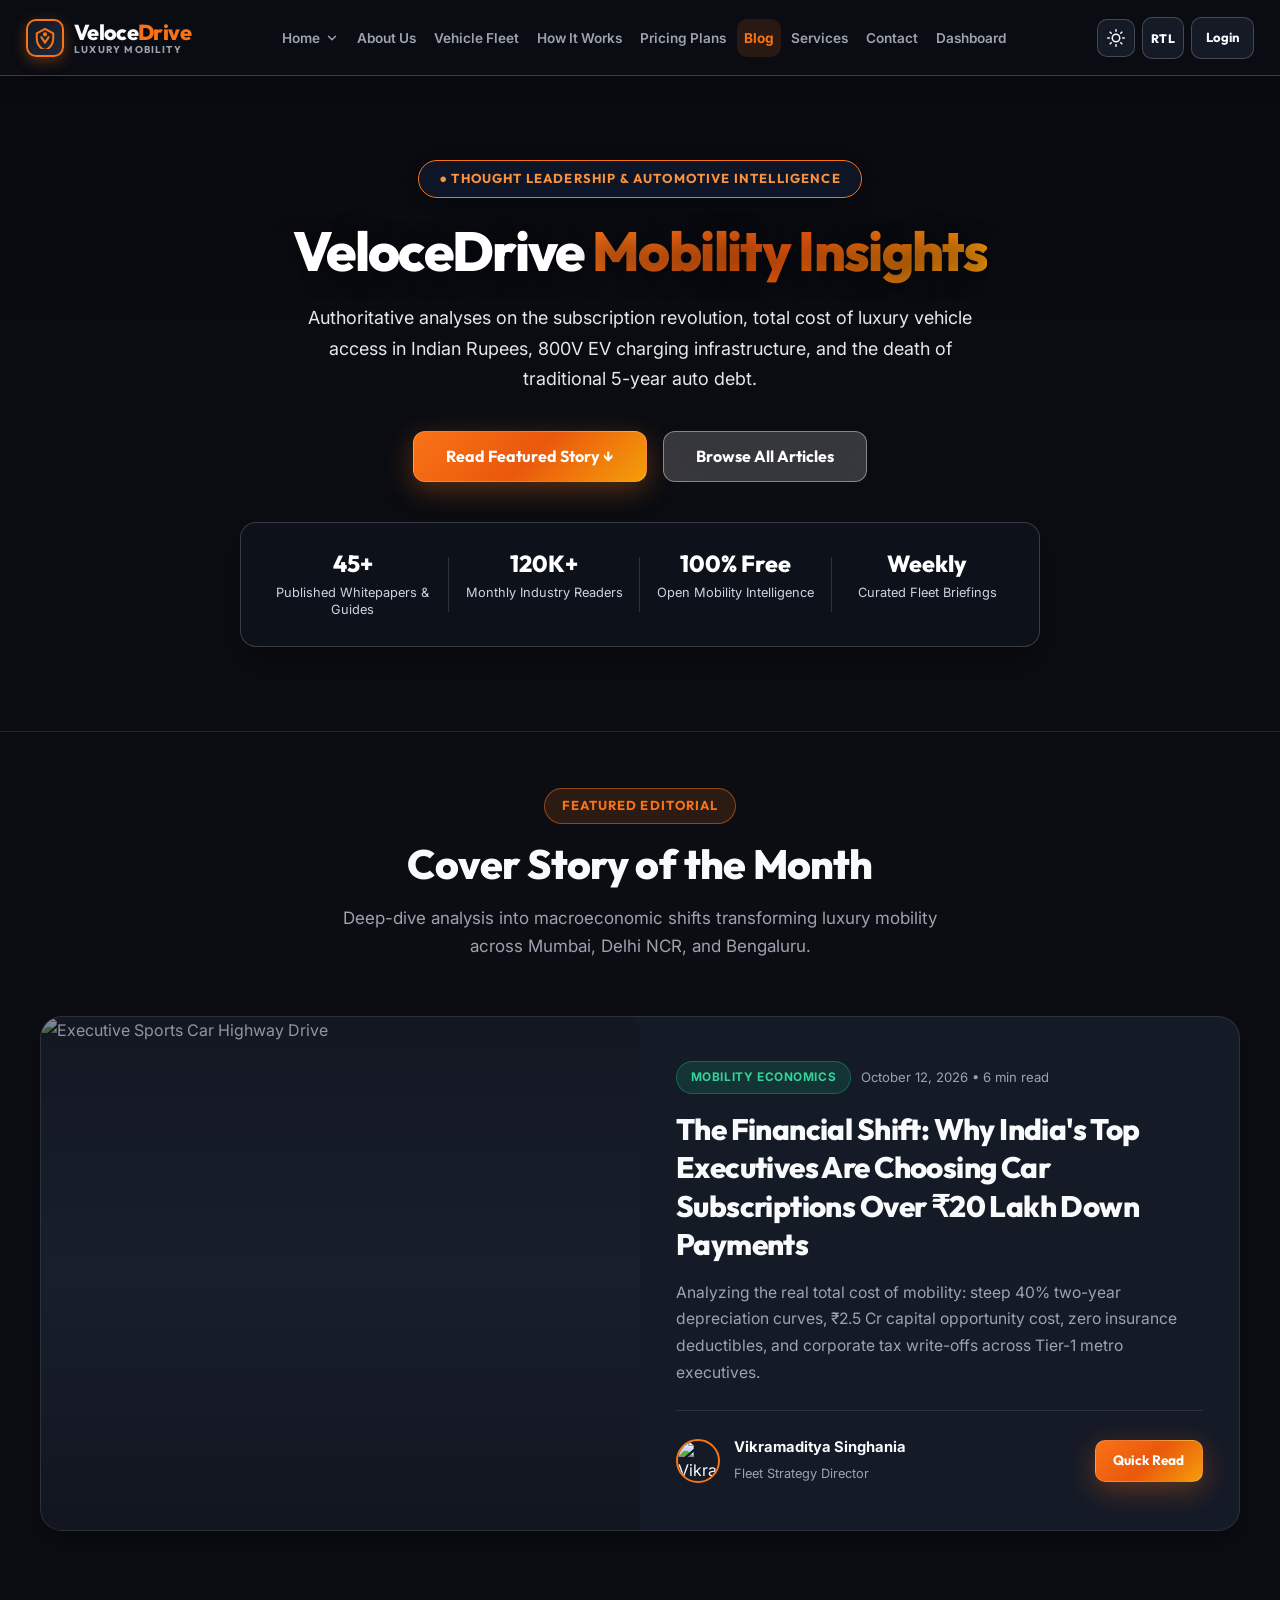
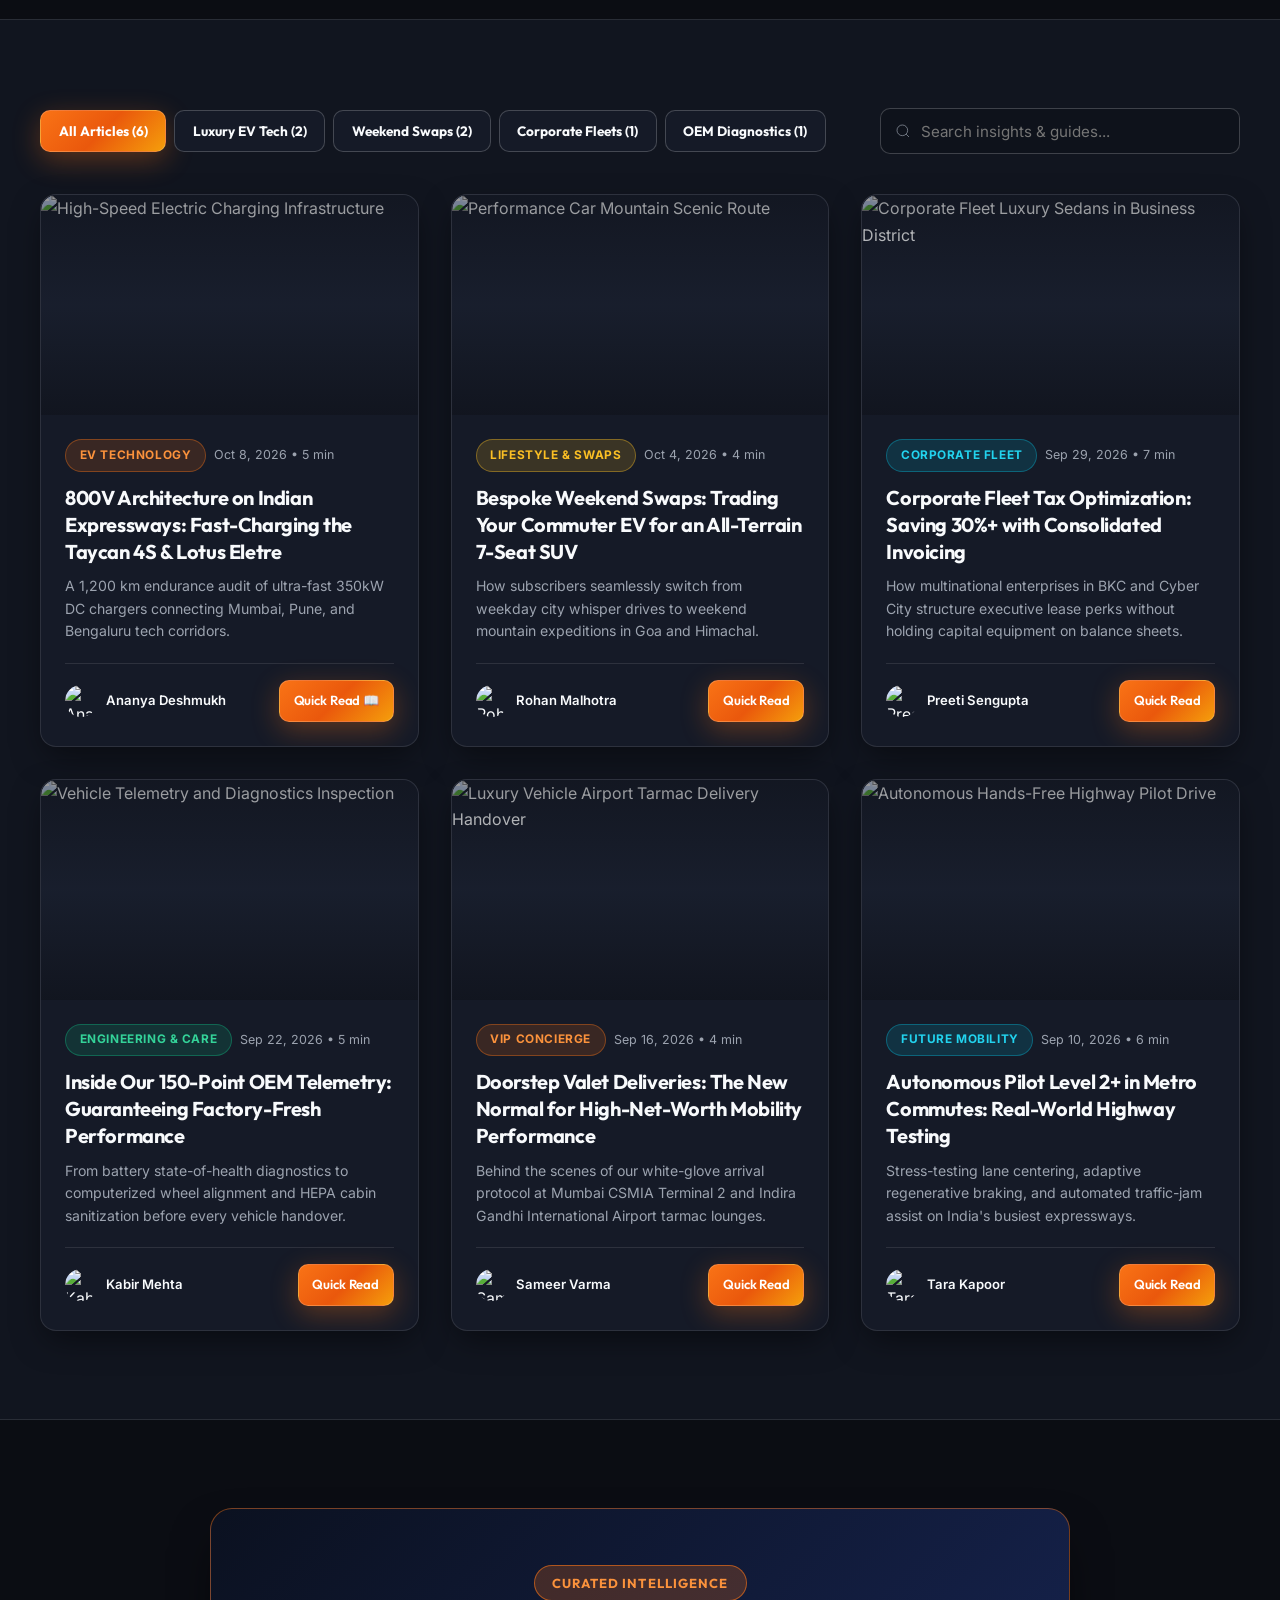
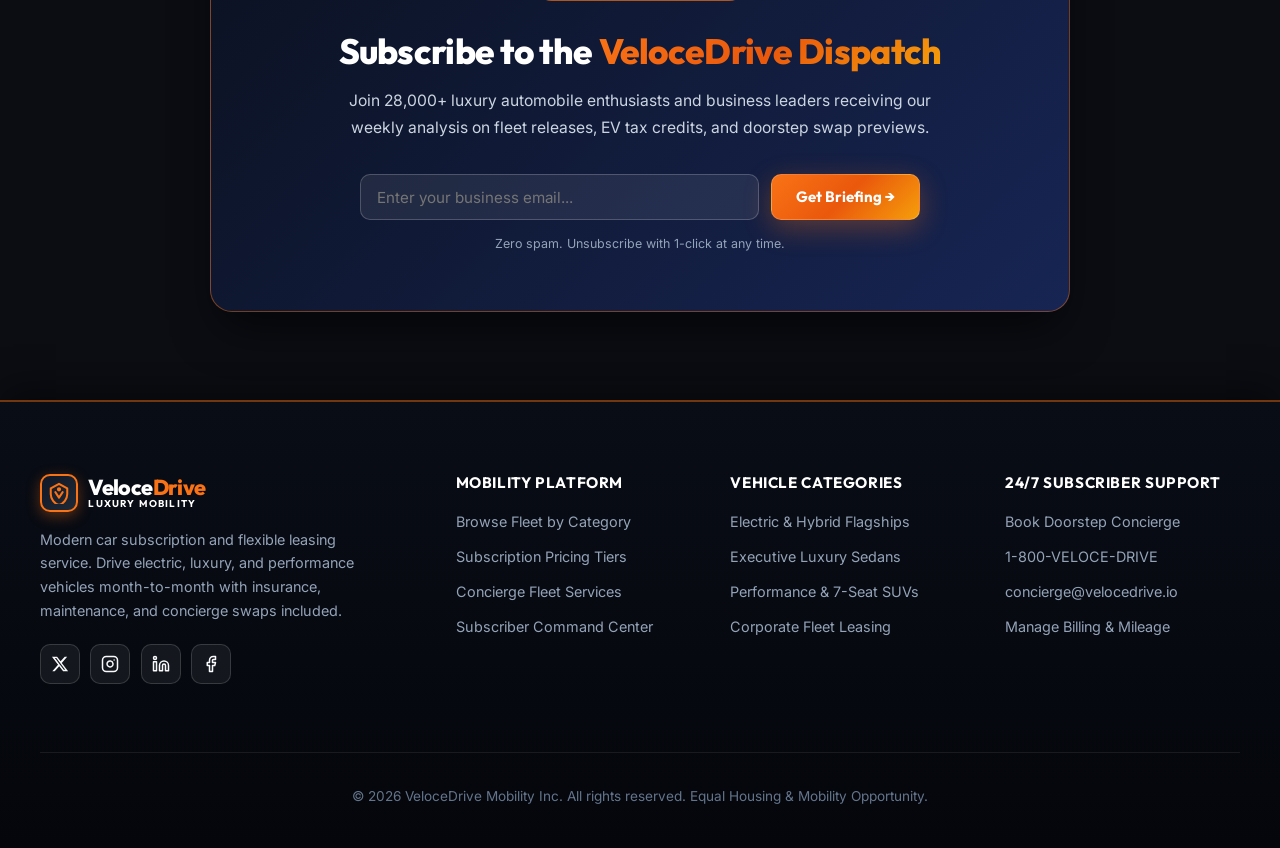
==== commit 3fcbf27d: "first commit" ====
--- a/blog.html
+++ b/blog.html
@@ -124,20 +124,20 @@
         </p>
       </div>
 
-      <article class="half-media-card" style="display: grid; grid-template-columns: 1fr 1fr; align-items: stretch; background: var(--bg-card); border: 1px solid var(--border-color); border-radius: var(--radius-lg); overflow: hidden; box-shadow: var(--shadow-md);">
+      <article class="half-media-card featured-lead-card" data-article-id="cover-story" style="display: grid; grid-template-columns: 1fr 1fr; align-items: stretch; background: var(--bg-card); border: 1px solid var(--border-color); border-radius: var(--radius-lg); overflow: hidden; box-shadow: var(--shadow-md); cursor: pointer;">
         <div class="card-img-half" style="height: 100%; min-height: 380px;">
-          <a href="pricing.html" title="Read Full Financial Analysis &amp; Subscription Economics" style="display: block; height: 100%;">
+          <a href="javascript:void(0)" class="blog-read-modal-trigger" data-article-id="cover-story" role="button" title="Read Full Cover Story: The Financial Shift" style="display: block; height: 100%; cursor: pointer;">
             <img src="https://images.unsplash.com/photo-1552519507-da3b142c6e3d?auto=format&fit=crop&w=1200&q=80" alt="Executive Sports Car Highway Drive" style="width: 100%; height: 100%; object-fit: cover;" />
           </a>
         </div>
         <div class="card-body-half" style="padding: 2.75rem 2.25rem; display: flex; flex-direction: column; justify-content: space-between;">
           <div>
             <div style="display: flex; gap: 0.65rem; align-items: center; margin-bottom: 1rem; flex-wrap: wrap;">
-              <span class="badge badge-emerald">Mobility Economics</span>
+              <span class="badge badge-emerald blog-category-badge" data-category="corporate" style="cursor: pointer;" title="Click to filter by Corporate &amp; Financial Economics">Mobility Economics</span>
               <span style="font-size: 0.82rem; color: var(--text-secondary);">October 12, 2026 • 6 min read</span>
             </div>
             <h3 style="font-size: 1.85rem; font-weight: 800; line-height: 1.3; margin-bottom: 1rem; color: var(--text-primary);">
-              <a href="pricing.html" class="blog-post-title-link">
+              <a href="javascript:void(0)" class="blog-post-title-link blog-read-modal-trigger" data-article-id="cover-story" role="button" title="Click to read full story">
                 The Financial Shift: Why India's Top Executives Are Choosing Car Subscriptions Over ₹20 Lakh Down Payments
               </a>
             </h3>
@@ -154,10 +154,10 @@
                 <span style="font-size: 0.8rem; color: var(--text-secondary);">Fleet Strategy Director</span>
               </div>
             </div>
-            <div style="display: flex; align-items: center; gap: 0.65rem;">
-              <button type="button" class="btn btn-outline btn-sm blog-read-modal-btn" data-article-id="cover-story">Quick Read 📖</button>
-              <a href="pricing.html" class="btn btn-primary btn-sm">View Pricing Plans →</a>
-            </div>
+            <div style="display: flex; align-items: center;">
+              <button type="button" class="btn btn-primary btn-sm blog-read-modal-btn" data-article-id="cover-story">Quick Read </button>
+            </div>
+
           </div>
         </div>
       </article>
@@ -186,20 +186,20 @@
       <div class="grid-3" id="blogCardsContainer">
 
         <!-- Article 1: EV Technology -->
-        <article class="half-media-card blog-post-card" data-category="ev" data-target-url="fleet.html" data-article-id="article-1" style="background: var(--bg-card); border: 1px solid var(--border-color); border-radius: var(--radius-md); overflow: hidden; display: flex; flex-direction: column;">
+        <article class="half-media-card blog-post-card" data-category="ev" data-target-url="fleet.html" data-article-id="article-1" style="background: var(--bg-card); border: 1px solid var(--border-color); border-radius: var(--radius-md); overflow: hidden; display: flex; flex-direction: column; cursor: pointer;">
           <div class="card-img-half" style="height: 220px;">
-            <a href="fleet.html" title="Explore Electric Vehicle Fleet" style="display: block; height: 100%;">
+            <a href="javascript:void(0)" class="blog-read-modal-trigger" data-article-id="article-1" role="button" title="Read Article: 800V Architecture on Indian Expressways" style="display: block; height: 100%; cursor: pointer;">
               <img src="https://images.unsplash.com/photo-1567818735868-e71b99932e29?auto=format&fit=crop&w=800&q=80" alt="High-Speed Electric Charging Infrastructure" style="width: 100%; height: 100%; object-fit: cover;" />
             </a>
           </div>
           <div class="card-body-half" style="padding: 1.5rem; flex-grow: 1; display: flex; flex-direction: column; justify-content: space-between;">
             <div>
               <div style="display: flex; gap: 0.5rem; align-items: center; margin-bottom: 0.75rem;">
-                <span class="badge badge-blue">EV Technology</span>
+                <span class="badge badge-blue blog-category-badge" data-category="ev" style="cursor: pointer;" title="Filter by EV Technology">EV Technology</span>
                 <span style="font-size: 0.78rem; color: var(--text-secondary);">Oct 8, 2026 • 5 min</span>
               </div>
               <h3 style="font-size: 1.25rem; font-weight: 700; margin-bottom: 0.65rem; line-height: 1.35; color: var(--text-primary);">
-                <a href="fleet.html" class="blog-post-title-link">
+                <a href="javascript:void(0)" class="blog-post-title-link blog-read-modal-trigger" data-article-id="article-1" role="button" title="Click to read full article">
                   800V Architecture on Indian Expressways: Fast-Charging the Taycan 4S &amp; Lotus Eletre
                 </a>
               </h3>
@@ -213,28 +213,28 @@
                 <span class="blog-card-author-name">Ananya Deshmukh</span>
               </div>
               <div class="blog-card-actions">
-                <button type="button" class="btn btn-outline btn-sm blog-read-modal-btn" data-article-id="article-1">Quick Read</button>
-                <a href="fleet.html" class="btn btn-primary btn-sm">Fleet →</a>
-              </div>
+                <button type="button" class="btn btn-primary btn-sm blog-read-modal-btn" data-article-id="article-1">Quick Read 📖</button>
+              </div>
+
             </div>
           </div>
         </article>
 
         <!-- Article 2: Weekend Swaps -->
-        <article class="half-media-card blog-post-card" data-category="swaps" data-target-url="how-it-works.html" data-article-id="article-2" style="background: var(--bg-card); border: 1px solid var(--border-color); border-radius: var(--radius-md); overflow: hidden; display: flex; flex-direction: column;">
+        <article class="half-media-card blog-post-card" data-category="swaps" data-target-url="how-it-works.html" data-article-id="article-2" style="background: var(--bg-card); border: 1px solid var(--border-color); border-radius: var(--radius-md); overflow: hidden; display: flex; flex-direction: column; cursor: pointer;">
           <div class="card-img-half" style="height: 220px;">
-            <a href="how-it-works.html" title="Discover Concierge Swaps" style="display: block; height: 100%;">
+            <a href="javascript:void(0)" class="blog-read-modal-trigger" data-article-id="article-2" role="button" title="Read Article: Bespoke Weekend Swaps" style="display: block; height: 100%; cursor: pointer;">
               <img src="https://images.unsplash.com/photo-1583121274602-3e2820c69888?auto=format&fit=crop&w=800&q=80" alt="Performance Car Mountain Scenic Route" style="width: 100%; height: 100%; object-fit: cover;" />
             </a>
           </div>
           <div class="card-body-half" style="padding: 1.5rem; flex-grow: 1; display: flex; flex-direction: column; justify-content: space-between;">
             <div>
               <div style="display: flex; gap: 0.5rem; align-items: center; margin-bottom: 0.75rem;">
-                <span class="badge badge-amber">Lifestyle &amp; Swaps</span>
+                <span class="badge badge-amber blog-category-badge" data-category="swaps" style="cursor: pointer;" title="Filter by Weekend Swaps">Lifestyle &amp; Swaps</span>
                 <span style="font-size: 0.78rem; color: var(--text-secondary);">Oct 4, 2026 • 4 min</span>
               </div>
               <h3 style="font-size: 1.25rem; font-weight: 700; margin-bottom: 0.65rem; line-height: 1.35; color: var(--text-primary);">
-                <a href="how-it-works.html" class="blog-post-title-link">
+                <a href="javascript:void(0)" class="blog-post-title-link blog-read-modal-trigger" data-article-id="article-2" role="button" title="Click to read full article">
                   Bespoke Weekend Swaps: Trading Your Commuter EV for an All-Terrain 7-Seat SUV
                 </a>
               </h3>
@@ -248,28 +248,28 @@
                 <span class="blog-card-author-name">Rohan Malhotra</span>
               </div>
               <div class="blog-card-actions">
-                <button type="button" class="btn btn-outline btn-sm blog-read-modal-btn" data-article-id="article-2">Quick Read</button>
-                <a href="how-it-works.html" class="btn btn-primary btn-sm">Swaps →</a>
-              </div>
+                <button type="button" class="btn btn-primary btn-sm blog-read-modal-btn" data-article-id="article-2">Quick Read </button>
+              </div>
+
             </div>
           </div>
         </article>
 
         <!-- Article 3: Corporate Fleets -->
-        <article class="half-media-card blog-post-card" data-category="corporate" data-target-url="pricing.html" data-article-id="article-3" style="background: var(--bg-card); border: 1px solid var(--border-color); border-radius: var(--radius-md); overflow: hidden; display: flex; flex-direction: column;">
+        <article class="half-media-card blog-post-card" data-category="corporate" data-target-url="pricing.html" data-article-id="article-3" style="background: var(--bg-card); border: 1px solid var(--border-color); border-radius: var(--radius-md); overflow: hidden; display: flex; flex-direction: column; cursor: pointer;">
           <div class="card-img-half" style="height: 220px;">
-            <a href="pricing.html" title="View Corporate Fleet Leasing Tiers" style="display: block; height: 100%;">
+            <a href="javascript:void(0)" class="blog-read-modal-trigger" data-article-id="article-3" role="button" title="Read Article: Corporate Fleet Tax Optimization" style="display: block; height: 100%; cursor: pointer;">
               <img src="https://images.unsplash.com/photo-1606016159991-dfe4f2746ad5?auto=format&fit=crop&w=800&q=80" alt="Corporate Fleet Luxury Sedans in Business District" style="width: 100%; height: 100%; object-fit: cover;" />
             </a>
           </div>
           <div class="card-body-half" style="padding: 1.5rem; flex-grow: 1; display: flex; flex-direction: column; justify-content: space-between;">
             <div>
               <div style="display: flex; gap: 0.5rem; align-items: center; margin-bottom: 0.75rem;">
-                <span class="badge badge-purple">Corporate Fleet</span>
+                <span class="badge badge-purple blog-category-badge" data-category="corporate" style="cursor: pointer;" title="Filter by Corporate Fleets">Corporate Fleet</span>
                 <span style="font-size: 0.78rem; color: var(--text-secondary);">Sep 29, 2026 • 7 min</span>
               </div>
               <h3 style="font-size: 1.25rem; font-weight: 700; margin-bottom: 0.65rem; line-height: 1.35; color: var(--text-primary);">
-                <a href="pricing.html" class="blog-post-title-link">
+                <a href="javascript:void(0)" class="blog-post-title-link blog-read-modal-trigger" data-article-id="article-3" role="button" title="Click to read full article">
                   Corporate Fleet Tax Optimization: Saving 30%+ with Consolidated Invoicing
                 </a>
               </h3>
@@ -283,28 +283,28 @@
                 <span class="blog-card-author-name">Preeti Sengupta</span>
               </div>
               <div class="blog-card-actions">
-                <button type="button" class="btn btn-outline btn-sm blog-read-modal-btn" data-article-id="article-3">Quick Read</button>
-                <a href="pricing.html" class="btn btn-primary btn-sm">Pricing →</a>
-              </div>
+                <button type="button" class="btn btn-primary btn-sm blog-read-modal-btn" data-article-id="article-3">Quick Read </button>
+              </div>
+
             </div>
           </div>
         </article>
 
         <!-- Article 4: OEM Diagnostics & Care -->
-        <article class="half-media-card blog-post-card" data-category="care" data-target-url="about.html" data-article-id="article-4" style="background: var(--bg-card); border: 1px solid var(--border-color); border-radius: var(--radius-md); overflow: hidden; display: flex; flex-direction: column;">
+        <article class="half-media-card blog-post-card" data-category="care" data-target-url="about.html" data-article-id="article-4" style="background: var(--bg-card); border: 1px solid var(--border-color); border-radius: var(--radius-md); overflow: hidden; display: flex; flex-direction: column; cursor: pointer;">
           <div class="card-img-half" style="height: 220px;">
-            <a href="about.html" title="Discover Our Engineering Standards" style="display: block; height: 100%;">
+            <a href="javascript:void(0)" class="blog-read-modal-trigger" data-article-id="article-4" role="button" title="Read Article: Inside Our 150-Point OEM Telemetry" style="display: block; height: 100%; cursor: pointer;">
               <img src="https://images.unsplash.com/photo-1525609004556-c46c7d6cf023?auto=format&fit=crop&w=800&q=80" alt="Vehicle Telemetry and Diagnostics Inspection" style="width: 100%; height: 100%; object-fit: cover;" />
             </a>
           </div>
           <div class="card-body-half" style="padding: 1.5rem; flex-grow: 1; display: flex; flex-direction: column; justify-content: space-between;">
             <div>
               <div style="display: flex; gap: 0.5rem; align-items: center; margin-bottom: 0.75rem;">
-                <span class="badge badge-emerald">Engineering &amp; Care</span>
+                <span class="badge badge-emerald blog-category-badge" data-category="care" style="cursor: pointer;" title="Filter by OEM Diagnostics">Engineering &amp; Care</span>
                 <span style="font-size: 0.78rem; color: var(--text-secondary);">Sep 22, 2026 • 5 min</span>
               </div>
               <h3 style="font-size: 1.25rem; font-weight: 700; margin-bottom: 0.65rem; line-height: 1.35; color: var(--text-primary);">
-                <a href="about.html" class="blog-post-title-link">
+                <a href="javascript:void(0)" class="blog-post-title-link blog-read-modal-trigger" data-article-id="article-4" role="button" title="Click to read full article">
                   Inside Our 150-Point OEM Telemetry: Guaranteeing Factory-Fresh Performance
                 </a>
               </h3>
@@ -318,28 +318,28 @@
                 <span class="blog-card-author-name">Kabir Mehta</span>
               </div>
               <div class="blog-card-actions">
-                <button type="button" class="btn btn-outline btn-sm blog-read-modal-btn" data-article-id="article-4">Quick Read</button>
-                <a href="about.html" class="btn btn-primary btn-sm">About Us →</a>
-              </div>
+                <button type="button" class="btn btn-primary btn-sm blog-read-modal-btn" data-article-id="article-4">Quick Read </button>
+              </div>
+
             </div>
           </div>
         </article>
 
         <!-- Article 5: VIP Concierge -->
-        <article class="half-media-card blog-post-card" data-category="swaps" data-target-url="contact.html" data-article-id="article-5" style="background: var(--bg-card); border: 1px solid var(--border-color); border-radius: var(--radius-md); overflow: hidden; display: flex; flex-direction: column;">
+        <article class="half-media-card blog-post-card" data-category="swaps" data-target-url="contact.html" data-article-id="article-5" style="background: var(--bg-card); border: 1px solid var(--border-color); border-radius: var(--radius-md); overflow: hidden; display: flex; flex-direction: column; cursor: pointer;">
           <div class="card-img-half" style="height: 220px;">
-            <a href="contact.html" title="Book Doorstep Valet Concierge" style="display: block; height: 100%;">
+            <a href="javascript:void(0)" class="blog-read-modal-trigger" data-article-id="article-5" role="button" title="Read Article: Doorstep Valet Deliveries" style="display: block; height: 100%; cursor: pointer;">
               <img src="https://images.unsplash.com/photo-1514316454349-750a7fd3da3a?auto=format&fit=crop&w=800&q=80" alt="Luxury Vehicle Airport Tarmac Delivery Handover" style="width: 100%; height: 100%; object-fit: cover;" />
             </a>
           </div>
           <div class="card-body-half" style="padding: 1.5rem; flex-grow: 1; display: flex; flex-direction: column; justify-content: space-between;">
             <div>
               <div style="display: flex; gap: 0.5rem; align-items: center; margin-bottom: 0.75rem;">
-                <span class="badge badge-blue">VIP Concierge</span>
+                <span class="badge badge-blue blog-category-badge" data-category="swaps" style="cursor: pointer;" title="Filter by VIP Concierge Swaps">VIP Concierge</span>
                 <span style="font-size: 0.78rem; color: var(--text-secondary);">Sep 16, 2026 • 4 min</span>
               </div>
               <h3 style="font-size: 1.25rem; font-weight: 700; margin-bottom: 0.65rem; line-height: 1.35; color: var(--text-primary);">
-                <a href="contact.html" class="blog-post-title-link">
+                <a href="javascript:void(0)" class="blog-post-title-link blog-read-modal-trigger" data-article-id="article-5" role="button" title="Click to read full article">
                   Doorstep Valet Deliveries: The New Normal for High-Net-Worth Mobility Performance
                 </a>
               </h3>
@@ -353,28 +353,28 @@
                 <span class="blog-card-author-name">Sameer Varma</span>
               </div>
               <div class="blog-card-actions">
-                <button type="button" class="btn btn-outline btn-sm blog-read-modal-btn" data-article-id="article-5">Quick Read</button>
-                <a href="contact.html" class="btn btn-primary btn-sm">Contact →</a>
-              </div>
+                <button type="button" class="btn btn-primary btn-sm blog-read-modal-btn" data-article-id="article-5">Quick Read </button>
+              </div>
+
             </div>
           </div>
         </article>
 
         <!-- Article 6: Autonomous Driving & Tech -->
-        <article class="half-media-card blog-post-card" data-category="ev" data-target-url="fleet.html" data-article-id="article-6" style="background: var(--bg-card); border: 1px solid var(--border-color); border-radius: var(--radius-md); overflow: hidden; display: flex; flex-direction: column;">
+        <article class="half-media-card blog-post-card" data-category="ev" data-target-url="fleet.html" data-article-id="article-6" style="background: var(--bg-card); border: 1px solid var(--border-color); border-radius: var(--radius-md); overflow: hidden; display: flex; flex-direction: column; cursor: pointer;">
           <div class="card-img-half" style="height: 220px;">
-            <a href="fleet.html" title="Explore Autonomous &amp; EV Flagships" style="display: block; height: 100%;">
+            <a href="javascript:void(0)" class="blog-read-modal-trigger" data-article-id="article-6" role="button" title="Read Article: Autonomous Pilot Level 2+" style="display: block; height: 100%; cursor: pointer;">
               <img src="https://images.unsplash.com/photo-1494976388531-d1058494cdd8?auto=format&fit=crop&w=800&q=80" alt="Autonomous Hands-Free Highway Pilot Drive" style="width: 100%; height: 100%; object-fit: cover;" />
             </a>
           </div>
           <div class="card-body-half" style="padding: 1.5rem; flex-grow: 1; display: flex; flex-direction: column; justify-content: space-between;">
             <div>
               <div style="display: flex; gap: 0.5rem; align-items: center; margin-bottom: 0.75rem;">
-                <span class="badge badge-purple">Future Mobility</span>
+                <span class="badge badge-purple blog-category-badge" data-category="ev" style="cursor: pointer;" title="Filter by Future EV Tech">Future Mobility</span>
                 <span style="font-size: 0.78rem; color: var(--text-secondary);">Sep 10, 2026 • 6 min</span>
               </div>
               <h3 style="font-size: 1.25rem; font-weight: 700; margin-bottom: 0.65rem; line-height: 1.35; color: var(--text-primary);">
-                <a href="fleet.html" class="blog-post-title-link">
+                <a href="javascript:void(0)" class="blog-post-title-link blog-read-modal-trigger" data-article-id="article-6" role="button" title="Click to read full article">
                   Autonomous Pilot Level 2+ in Metro Commutes: Real-World Highway Testing
                 </a>
               </h3>
@@ -388,9 +388,9 @@
                 <span class="blog-card-author-name">Tara Kapoor</span>
               </div>
               <div class="blog-card-actions">
-                <button type="button" class="btn btn-outline btn-sm blog-read-modal-btn" data-article-id="article-6">Quick Read</button>
-                <a href="fleet.html" class="btn btn-primary btn-sm">Fleet →</a>
-              </div>
+                <button type="button" class="btn btn-primary btn-sm blog-read-modal-btn" data-article-id="article-6">Quick Read </button>
+              </div>
+
             </div>
           </div>
         </article>
--- a/assets/css/style.css
+++ b/assets/css/style.css
@@ -3425,11 +3425,13 @@
 }
 
 .blog-card-actions .btn-sm {
-  padding: 0.35rem 0.65rem !important;
-  font-size: 0.78rem !important;
+  padding: 0.45rem 0.85rem !important;
+  font-size: 0.82rem !important;
+  font-weight: 600 !important;
   white-space: nowrap !important;
   letter-spacing: -0.01em !important;
 }
+
 
 .blog-empty-state {
   grid-column: 1 / -1;
@@ -3534,6 +3536,25 @@
   gap: 1rem;
   background: var(--bg-secondary);
 }
+
+/* Blog Navigation Anchors & Interactive Filter Badges */
+#featuredPost,
+#articleGrid {
+  scroll-margin-top: 100px;
+}
+
+.blog-category-badge {
+  cursor: pointer;
+  transition: transform 0.2s ease, opacity 0.2s ease, box-shadow 0.2s ease;
+  user-select: none;
+}
+
+.blog-category-badge:hover {
+  transform: translateY(-2px);
+  opacity: 0.9;
+  box-shadow: 0 4px 12px rgba(0, 0, 0, 0.2);
+}
+
 
 /* --------------------------------------------------------------------------
    19. Services Page Styles & Booking Modal
